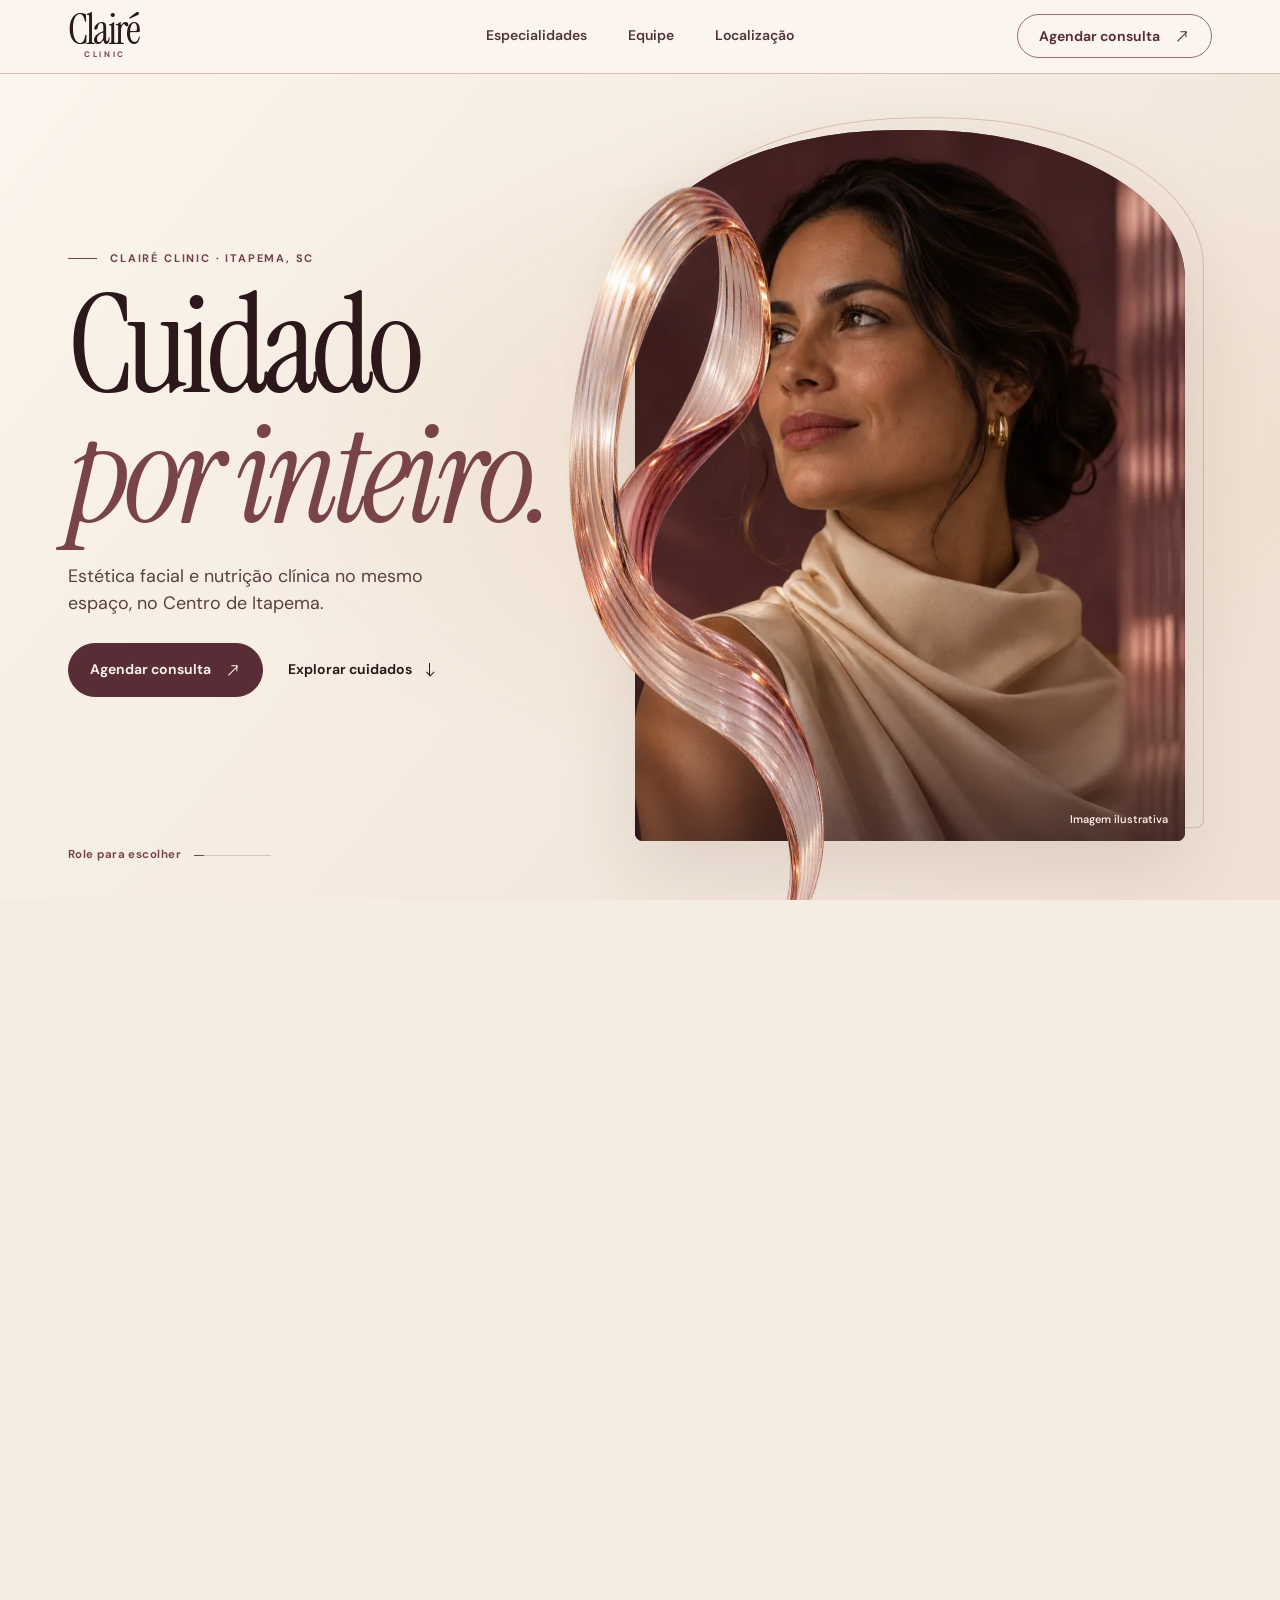
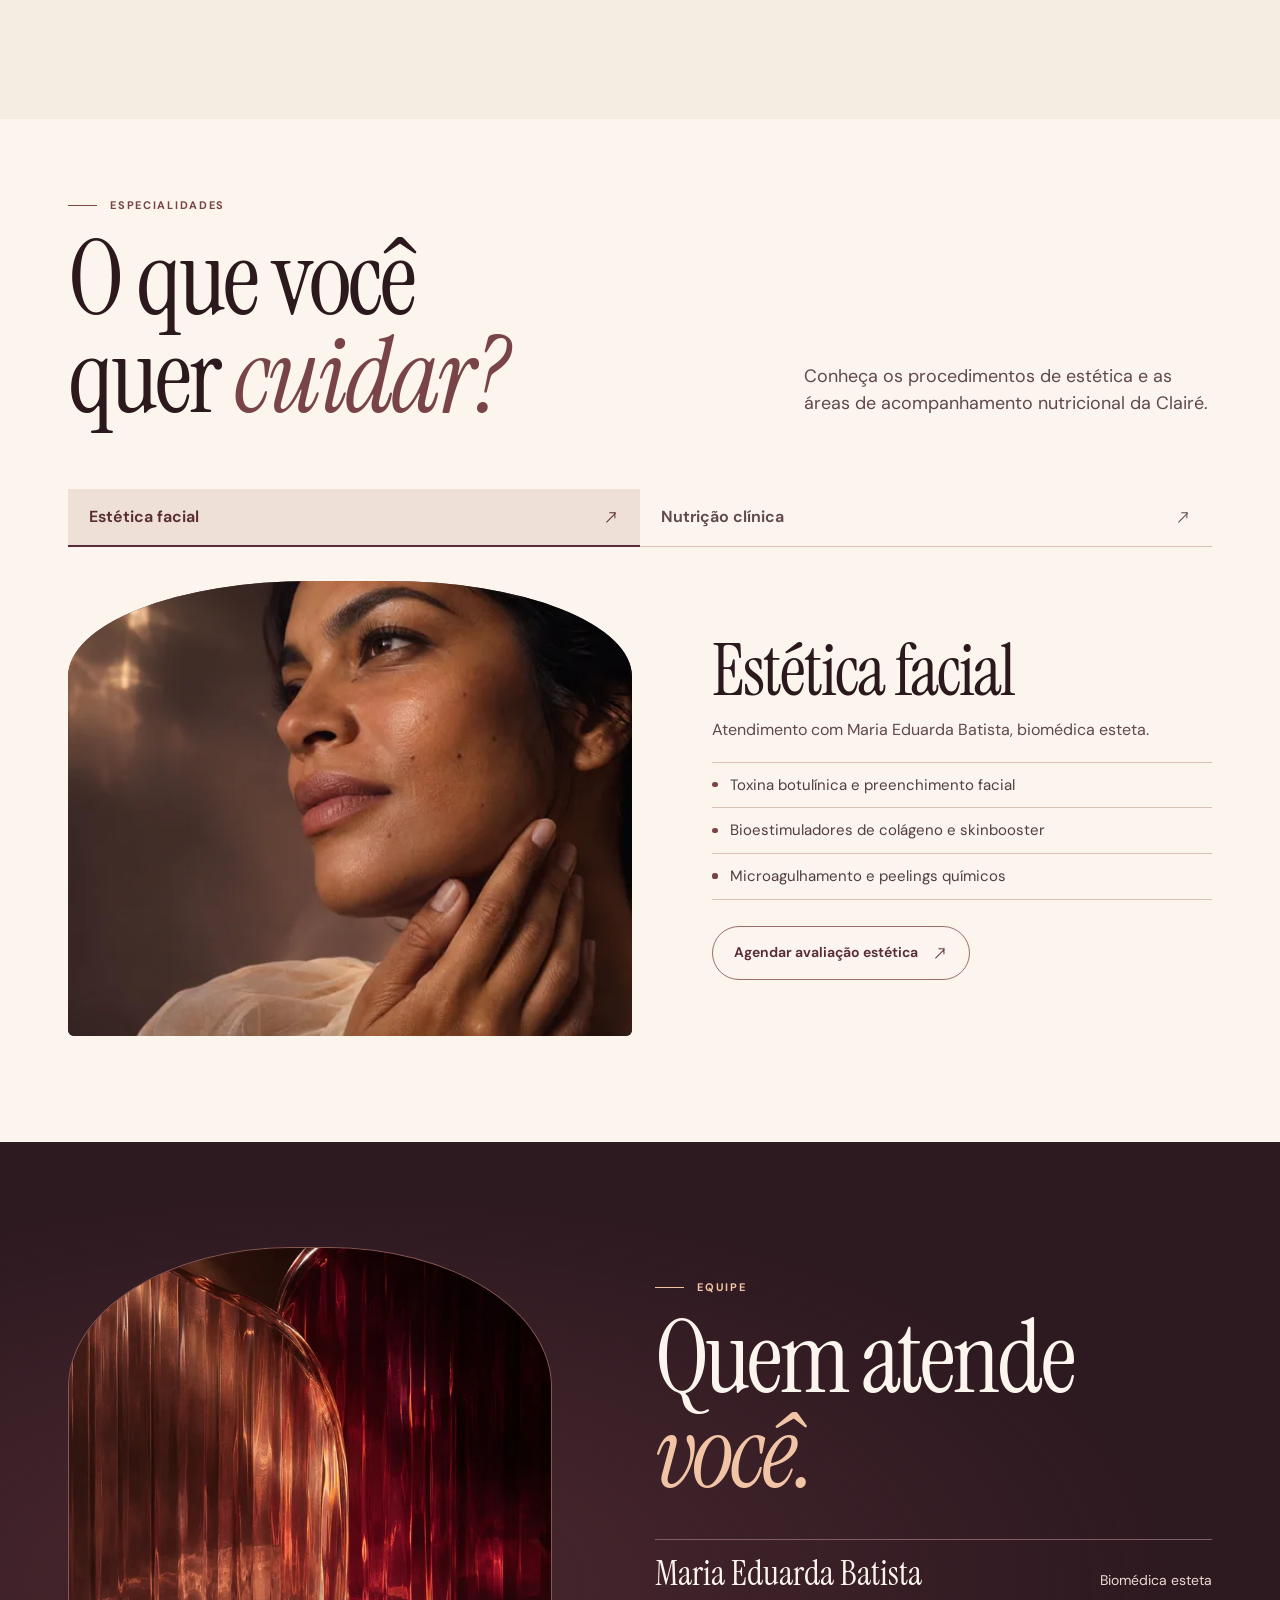
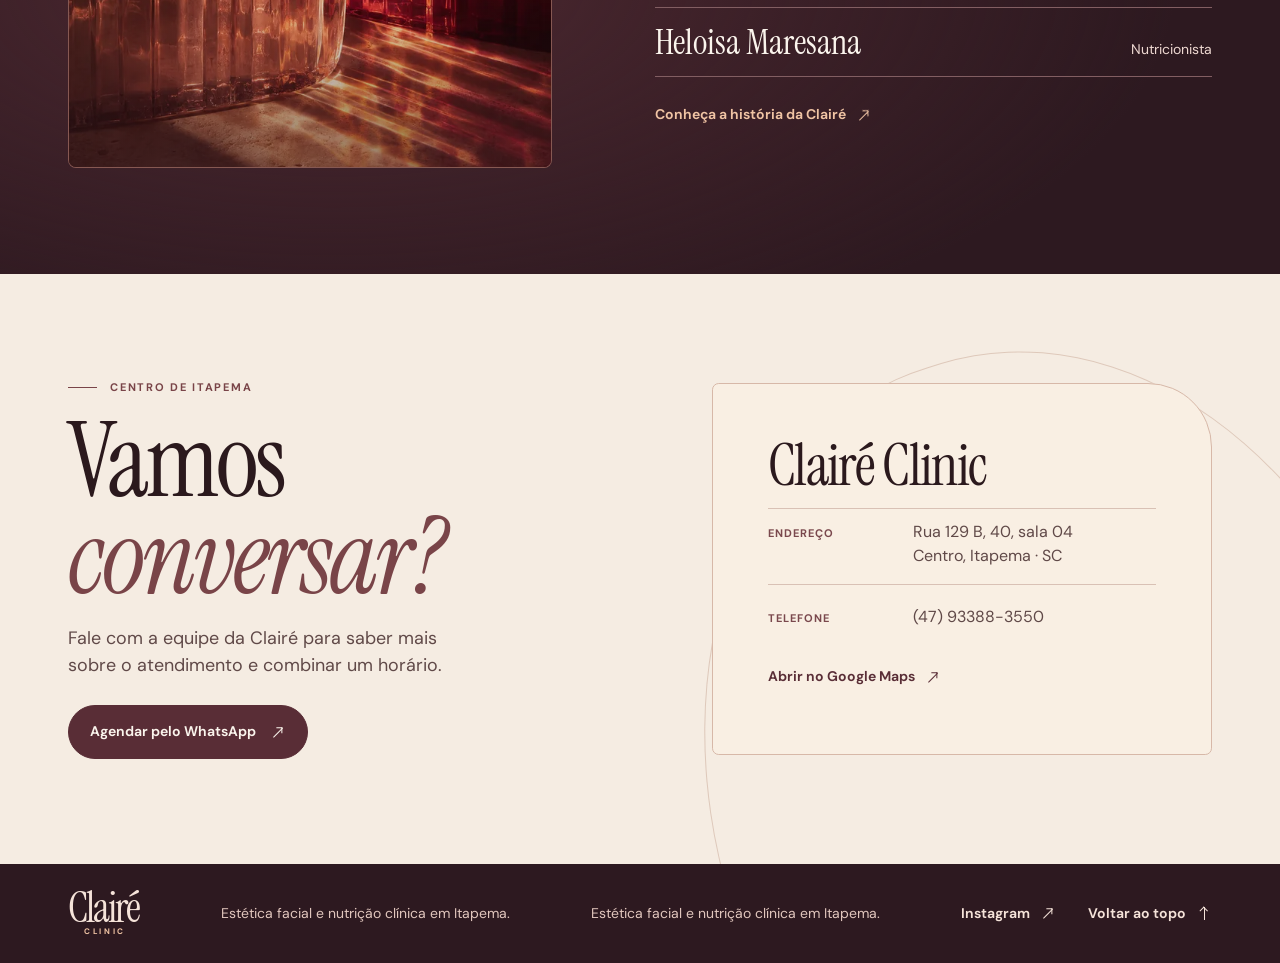
==== index.html @ 444be097 "v1.0.0." ====
<!doctype html>
<html lang="pt-BR">
  <head>
    <meta charset="utf-8">
    <meta name="viewport" content="width=device-width, initial-scale=1">
    <title>Clairé Clinic | Estética facial e nutrição em Itapema</title>
    <meta name="description" content="Estética facial e nutrição clínica no mesmo espaço, no Centro de Itapema. Conheça a Clairé Clinic e agende pelo WhatsApp.">
    <meta name="theme-color" content="#f5ede4">
    <meta name="robots" content="noindex, nofollow">
    <meta property="og:type" content="website">
    <meta property="og:locale" content="pt_BR">
    <meta property="og:site_name" content="Clairé Clinic">
    <meta property="og:title" content="Clairé Clinic | Cuidado por inteiro">
    <meta property="og:description" content="Estética facial e nutrição clínica no Centro de Itapema, SC.">
    <meta property="og:image" content="./assets/images/claire-social.jpg">
    <meta property="og:image:width" content="1200">
    <meta property="og:image:height" content="630">
    <meta property="og:image:alt" content="Retrato editorial em tons de vinho e marfim, imagem ilustrativa da Clairé Clinic">
    <meta name="twitter:card" content="summary_large_image">
    <link rel="icon" href="./favicon.png" type="image/png">
    <link rel="preload" href="./assets/fonts/instrument-serif.woff2" as="font" type="font/woff2" crossorigin>
    <link rel="preload" href="./assets/fonts/instrument-serif-italic.woff2" as="font" type="font/woff2" crossorigin>
    <link rel="stylesheet" href="./styles.css">
    <link rel="stylesheet" href="./cinema.css">
    <script type="module" src="./script.js"></script>
    <script type="application/ld+json">
      {
        "@context": "https://schema.org",
        "@type": "LocalBusiness",
        "name": "Clairé Clinic",
        "description": "Estética facial e nutrição clínica em Itapema, Santa Catarina.",
        "telephone": "+55 47 93388-3550",
        "address": {
          "@type": "PostalAddress",
          "streetAddress": "Rua 129 B, 40, sala 04, Centro",
          "addressLocality": "Itapema",
          "addressRegion": "SC",
          "postalCode": "88220-000",
          "addressCountry": "BR"
        },
        "hasMap": "https://www.google.com/maps?cid=6485347199191320913",
        "sameAs": ["https://www.instagram.com/claireclinic_/"]
      }
    </script>
  </head>
  <body id="topo">
    <a class="skip-link" href="#conteudo">Pular para o conteúdo</a>

    <header class="site-header">
      <div class="header-inner page-width">
        <a class="wordmark" href="#topo" aria-label="Clairé Clinic, início">
          <span class="wordmark-name">Clairé</span>
          <span class="wordmark-clinic">Clinic</span>
        </a>

        <nav class="desktop-nav" aria-label="Navegação principal">
          <a href="#especialidades">Especialidades</a>
          <a href="#equipe">Equipe</a>
          <a href="#localizacao">Localização</a>
        </nav>

        <a class="button button-outline header-booking" href="https://wa.me/5547933883550" target="_blank" rel="noopener noreferrer">
          Agendar consulta <span class="arrow arrow-out" aria-hidden="true"></span>
        </a>

        <details class="mobile-menu">
          <summary>
            Menu <span class="menu-icon" aria-hidden="true"></span>
          </summary>
          <nav aria-label="Navegação principal">
            <a href="#especialidades">Especialidades <span class="arrow arrow-down" aria-hidden="true"></span></a>
            <a href="#equipe">Equipe <span class="arrow arrow-down" aria-hidden="true"></span></a>
            <a href="#localizacao">Localização <span class="arrow arrow-down" aria-hidden="true"></span></a>
            <a class="button" href="https://wa.me/5547933883550" target="_blank" rel="noopener noreferrer">
              Agendar consulta <span class="arrow arrow-out" aria-hidden="true"></span>
            </a>
          </nav>
        </details>
      </div>
    </header>

    <main id="conteudo" tabindex="-1">
      <section class="hero" aria-labelledby="hero-title" data-film>
        <div class="film-stage">
          <div class="scene-ink" aria-hidden="true"></div>
          <div class="scene-outline" aria-hidden="true"></div>

          <figure class="scene-portrait">
            <img src="./assets/images/campanha-1000.webp"
              srcset="./assets/images/campanha-640.webp 640w, ./assets/images/campanha-1000.webp 1000w"
              sizes="(max-width: 47rem) 92vw, 43vw"
              width="1000" height="1250" alt="" fetchpriority="high">
            <figcaption>Imagem ilustrativa</figcaption>
          </figure>

          <div class="scene-glass" aria-hidden="true">
            <img src="./assets/images/vidro-540.webp" width="540" height="810" alt="" decoding="async">
          </div>

          <div class="hero-copy page-width">
            <p class="eyebrow">Clairé Clinic · Itapema, SC</p>
            <h1 class="display hero-title" id="hero-title">
              <span class="film-title-mask"><span>Cuidado</span></span>
              <span class="film-title-mask"><em>por inteiro.</em></span>
            </h1>
            <p class="intro">Estética facial e nutrição clínica no mesmo espaço, no Centro de Itapema.</p>
            <div class="hero-actions">
              <a class="button" href="https://wa.me/5547933883550" target="_blank" rel="noopener noreferrer">
                Agendar consulta <span class="arrow arrow-out" aria-hidden="true"></span>
              </a>
              <a class="text-link" href="#especialidades" data-scene-jump>
                Explorar cuidados <span class="arrow arrow-down" aria-hidden="true"></span>
              </a>
            </div>
          </div>
          <div class="scene-choices page-width" inert>
            <h2 class="display scene-choice-title" tabindex="-1">Por onde começar?</h2>
            <div class="scene-cards">
              <a class="scene-card scene-card--skin" href="#estetica-facial" data-care-link="estetica-facial">
                <img src="./assets/images/pele-620.webp"
                  srcset="./assets/images/pele-620.webp 620w, ./assets/images/pele-1150.webp 1150w"
                  sizes="(max-width: 47rem) 90vw, 43vw" width="620" height="413" alt="" loading="lazy" decoding="async">
                <span class="scene-card-content">
                  <span class="display scene-card-title">Estética facial</span>
                  <span class="scene-card-detail">Toxina botulínica, bioestimuladores e cuidados com a pele.</span>
                  <span class="scene-card-arrow" aria-hidden="true"><span class="arrow arrow-out"></span></span>
                </span>
              </a>
              <a class="scene-card scene-card--food" href="#nutricao-clinica" data-care-link="nutricao-clinica">
                <img src="./assets/images/mesa-620.webp"
                  srcset="./assets/images/mesa-620.webp 620w, ./assets/images/mesa-1150.webp 1150w"
                  sizes="(max-width: 47rem) 90vw, 43vw" width="620" height="413" alt="" loading="lazy" decoding="async">
                <span class="scene-card-content">
                  <span class="display scene-card-title">Nutrição clínica</span>
                  <span class="scene-card-detail">Saúde intestinal, gestação e acompanhamento da rotina alimentar.</span>
                  <span class="scene-card-arrow" aria-hidden="true"><span class="arrow arrow-out"></span></span>
                </span>
              </a>
            </div>
          </div>

          <div class="film-rail page-width" aria-hidden="true">
            <span class="film-rail-label">Role para escolher</span>
            <span class="film-meter"><span></span></span>
          </div>
          <div class="scene-landing" aria-hidden="true"></div>
        </div>
      </section>

      <section class="specialties section-space" id="especialidades" aria-labelledby="specialties-title" tabindex="-1">
        <div class="page-width">
          <div class="care-heading" data-reveal>
            <div>
              <p class="eyebrow">Especialidades</p>
              <h2 class="display section-title" id="specialties-title">O que você<br> quer <em>cuidar?</em></h2>
            </div>
            <p class="intro">Conheça os procedimentos de estética e as áreas de acompanhamento nutricional da Clairé.</p>
          </div>

          <div class="care-tabs" role="tablist" aria-label="Especialidades da Clairé" hidden>
            <button type="button" id="tab-estetica" data-care-tab="estetica-facial" role="tab" aria-controls="estetica-facial" aria-selected="true">
              Estética facial <span class="arrow arrow-out" aria-hidden="true"></span>
            </button>
            <button type="button" id="tab-nutricao" data-care-tab="nutricao-clinica" role="tab" aria-controls="nutricao-clinica" aria-selected="false" tabindex="-1">
              Nutrição clínica <span class="arrow arrow-out" aria-hidden="true"></span>
            </button>
          </div>

          <div class="care-panels">
            <article class="care-panel" id="estetica-facial" tabindex="-1">
              <div class="care-media care-media--skin">
                <img src="./assets/images/pele-1150.webp"
                  srcset="./assets/images/pele-620.webp 620w, ./assets/images/pele-1150.webp 1150w"
                  sizes="(max-width: 47rem) 90vw, 43vw" width="1150" height="767" alt="" loading="lazy" decoding="async">
              </div>
              <div class="care-copy">
                <h3 class="display care-title">Estética facial</h3>
                <p>Atendimento com Maria Eduarda Batista, biomédica esteta.</p>
                <ul class="care-list" role="list">
                  <li>Toxina botulínica e preenchimento facial</li>
                  <li>Bioestimuladores de colágeno e skinbooster</li>
                  <li>Microagulhamento e peelings químicos</li>
                </ul>
                <a class="button button-outline" href="https://wa.me/5547933883550?text=Ol%C3%A1!%20Gostaria%20de%20saber%20mais%20sobre%20est%C3%A9tica%20facial%20na%20Clair%C3%A9%20Clinic." target="_blank" rel="noopener noreferrer">
                  Agendar avaliação estética <span class="arrow arrow-out" aria-hidden="true"></span>
                </a>
              </div>
            </article>

            <article class="care-panel" id="nutricao-clinica" tabindex="-1">
              <div class="care-media care-media--food">
                <img src="./assets/images/mesa-1150.webp"
                  srcset="./assets/images/mesa-620.webp 620w, ./assets/images/mesa-1150.webp 1150w"
                  sizes="(max-width: 47rem) 90vw, 43vw" width="1150" height="767" alt="" loading="lazy" decoding="async">
              </div>
              <div class="care-copy">
                <h3 class="display care-title">Nutrição clínica</h3>
                <p>Acompanhamento com Heloisa Maresana, nutricionista.</p>
                <ul class="care-list" role="list">
                  <li>Emagrecimento e saúde intestinal</li>
                  <li>Alergias e intolerâncias alimentares</li>
                  <li>Gestação e nutrição materna</li>
                  <li>Endometriose, síndrome dos ovários policísticos, lipedema e menopausa</li>
                  <li>Acompanhamento nutricional em diabetes e esteatose hepática</li>
                </ul>
                <a class="button button-outline" href="https://wa.me/5547933883550?text=Ol%C3%A1!%20Gostaria%20de%20saber%20mais%20sobre%20nutri%C3%A7%C3%A3o%20cl%C3%ADnica%20na%20Clair%C3%A9%20Clinic." target="_blank" rel="noopener noreferrer">
                  Agendar consulta de nutrição <span class="arrow arrow-out" aria-hidden="true"></span>
                </a>
              </div>
            </article>
          </div>
        </div>
      </section>

      <section class="team section-space" id="equipe" aria-labelledby="team-title" tabindex="-1">
        <div class="team-inner page-width">
          <div class="team-media" aria-hidden="true">
            <img src="./assets/images/prisma-1024.webp"
              srcset="./assets/images/prisma-640.webp 640w, ./assets/images/prisma-1024.webp 1024w"
              sizes="(max-width: 47rem) 90vw, 40vw" width="1024" height="1280" alt="" loading="lazy" decoding="async">
          </div>
          <div class="team-copy">
            <p class="eyebrow">Equipe</p>
            <h2 class="display section-title" id="team-title" data-reveal>Quem atende <em>você.</em></h2>
            <dl class="team-list">
              <div data-reveal>
                <dt>Maria Eduarda Batista</dt>
                <dd>Biomédica esteta</dd>
              </div>
              <div data-reveal>
                <dt>Heloisa Maresana</dt>
                <dd>Nutricionista</dd>
              </div>
            </dl>
            <a class="text-link" href="https://www.vipsocial.com.br/noticia/claire-clinic-inaugura-em-itapema-com-proposta-integrada-de-estetica-facial-e-nutricao-saiba-detalhes/59066" target="_blank" rel="noopener noreferrer">
              Conheça a história da Clairé <span class="arrow arrow-out" aria-hidden="true"></span>
            </a>
          </div>
        </div>
      </section>

      <section class="visit section-space" id="localizacao" aria-labelledby="visit-title" tabindex="-1">
        <div class="visit-inner page-width">
          <div class="visit-copy" data-reveal>
            <p class="eyebrow">Centro de Itapema</p>
            <h2 class="display section-title" id="visit-title">Vamos <em>conversar?</em></h2>
            <p class="intro">Fale com a equipe da Clairé para saber mais sobre o atendimento e combinar um horário.</p>
            <a class="button" href="https://wa.me/5547933883550" target="_blank" rel="noopener noreferrer">
              Agendar pelo WhatsApp <span class="arrow arrow-out" aria-hidden="true"></span>
            </a>
          </div>

          <div class="visit-address" data-reveal>
            <h3 class="display care-title">Clairé Clinic</h3>
            <div class="visit-row">
              <span class="visit-label">Endereço</span>
              <address>Rua 129 B, 40, sala 04<br>Centro, Itapema · SC</address>
            </div>
            <div class="visit-row">
              <span class="visit-label">Telefone</span>
              <a class="phone-link" href="tel:+5547933883550">(47) 93388-3550</a>
            </div>
            <a class="text-link" href="https://www.google.com/maps?cid=6485347199191320913" target="_blank" rel="noopener noreferrer">
              Abrir no Google Maps <span class="arrow arrow-out" aria-hidden="true"></span>
            </a>
          </div>
        </div>
      </section>
    </main>

    <footer class="site-footer">
      <div class="footer-inner page-width">
        <a class="wordmark" href="#topo" aria-label="Clairé Clinic, voltar ao início">
          <span class="wordmark-name">Clairé</span>
          <span class="wordmark-clinic">Clinic</span>
        </a>
        <p>Estética facial e nutrição clínica em Itapema.</p>
        <p>Estética facial e nutrição clínica em Itapema.</p>
        <nav aria-label="Rodapé">
          <a class="text-link" href="https://www.instagram.com/claireclinic_/" target="_blank" rel="noopener noreferrer">
            Instagram <span class="arrow arrow-out" aria-hidden="true"></span>
          </a>
          <a class="text-link" href="#topo">
            Voltar ao topo <span class="arrow arrow-up" aria-hidden="true"></span>
          </a>
        </nav>
      </div>
    </footer>
  </body>
</html>
---- styles.css ----
﻿@font-face {
  font-family: "DM Sans";
  src: url("./assets/fonts/dm-sans.woff2") format("woff2");
  font-style: normal;
  font-weight: 400 700;
  font-display: swap;
}

@font-face {
  font-family: "Instrument Serif";
  src: url("./assets/fonts/instrument-serif.woff2") format("woff2");
  font-style: normal;
  font-weight: 400;
  font-display: swap;
}

@font-face {
  font-family: "Instrument Serif";
  src: url("./assets/fonts/instrument-serif-italic.woff2") format("woff2");
  font-style: italic;
  font-weight: 400;
  font-display: swap;
}

:root {
  color-scheme: light;
  --ivory: #fbf5ed;
  --paper: #f5ece2;
  --wash: #ecdbcb;
  --ink: #2b191d;
  --muted: #604948;
  --wine: #592d36;
  --rose: #794448;
  --night: #2d1920;
  --gold: #f0c4a4;
  --line: #d9c1b5;
  --gutter: clamp(1.25rem, 5.3vw, 6.25rem);
  --max-width: 85rem;
  --header-height: 4.6rem;
  --section-space: clamp(4.35rem, 8.25vw, 8.5rem);
  --sans: "DM Sans", Arial, sans-serif;
  --serif: "Instrument Serif", "Times New Roman", serif;
  scroll-padding-block-start: var(--header-height);
}

*, *::before, *::after { box-sizing: border-box; }

body {
  margin: 0;
  background: var(--ivory);
  color: var(--ink);
  font: 400 1rem / 1.55 var(--sans);
}

::selection { color: var(--ink); background: #e9c5b5; }
h1, h2, h3, p, figure, dl, dd { margin: 0; }
a { color: inherit; }
a, button, summary { -webkit-tap-highlight-color: #8850502e; }
button { font: inherit; }
img { display: block; max-inline-size: 100%; }
[hidden] { display: none !important; }
:focus-visible { outline: 2px solid var(--rose); outline-offset: 4px; }
[tabindex="-1"]:focus { outline: none; }

.page-width {
  inline-size: min(calc(100% - 2 * var(--gutter)), var(--max-width));
  margin-inline: auto;
}

.section-space { padding-block: var(--section-space); }

.display {
  font-family: var(--serif);
  font-weight: 400;
  letter-spacing: -.029em;
  line-height: .94;
}

.display em { color: var(--rose); font-weight: inherit; }

.section-title { font-size: clamp(4rem, 8.1vw, 8.6rem); }

.intro {
  max-inline-size: 34ch;
  color: var(--muted);
  font-size: clamp(1rem, 1.4vw, 1.16rem);
  line-height: 1.5;
}

.eyebrow {
  display: flex;
  align-items: center;
  gap: .85rem;
  color: var(--rose);
  font-size: .6875rem;
  font-weight: 700;
  letter-spacing: .155em;
  text-transform: uppercase;
}

.eyebrow::before {
  flex: 0 0 1.8rem;
  border-block-start: 1px solid currentColor;
  content: "";
}

.arrow {
  --angle: 0deg;
  position: relative;
  display: inline-block;
  flex: 0 0 auto;
  inline-size: 1em;
  block-size: 1em;
  font-size: 1rem;
  transform: rotate(var(--angle));
}

.arrow::before, .arrow::after { position: absolute; content: ""; }

.arrow::before {
  inset: calc(50% - .5px) .11em auto .06em;
  border-block-start: 1px solid currentColor;
}

.arrow::after {
  inset-block-start: 50%;
  inset-inline-end: .16em;
  inline-size: .4em;
  block-size: .4em;
  border-block-start: 1px solid currentColor;
  border-inline-end: 1px solid currentColor;
  transform: translateY(-50%) rotate(45deg);
}

.arrow-out { --angle: -45deg; }
.arrow-down { --angle: 90deg; }
.arrow-up { --angle: -90deg; }

.button, .text-link {
  display: inline-flex;
  align-items: center;
  justify-content: center;
  gap: .64rem;
  inline-size: fit-content;
  min-block-size: 2.75rem;
  font-size: .875rem;
  font-weight: 650;
  line-height: 1.25;
  text-decoration: none;
}

.button {
  gap: .88rem;
  min-block-size: 3.35rem;
  padding: .75rem 1.3rem;
  border: 1px solid var(--wine);
  border-radius: 100vw;
  background: var(--wine);
  color: var(--ivory);
}

.button-outline {
  border-color: #996d70;
  background: transparent;
  color: var(--wine);
}

.button:hover {
  border-color: var(--rose);
  background: var(--rose);
  color: var(--ivory);
}

.text-link:hover, .phone-link:hover, .desktop-nav a:hover, .mobile-menu nav > a:not(.button):hover {
  text-decoration: underline;
  text-decoration-thickness: 1px;
  text-underline-offset: .3em;
}

.skip-link {
  position: fixed;
  z-index: 20;
  inset-block-start: .65rem;
  inset-inline-start: var(--gutter);
  padding: .55rem .95rem;
  transform: translateY(-170%);
  background: var(--wine);
  color: var(--ivory);
}

.skip-link:focus { transform: none; }

.site-header {
  position: sticky;
  z-index: 10;
  inset-block-start: 0;
  border-block-end: 1px solid #d8bcaf;
  background: var(--ivory);
}

.header-inner {
  display: grid;
  grid-template-columns: 1fr auto 1fr;
  align-items: center;
  gap: 1.45rem;
  min-block-size: calc(var(--header-height) - 1px);
}

.wordmark {
  display: grid;
  place-content: center;
  justify-items: center;
  gap: .25rem;
  inline-size: fit-content;
  min-block-size: 2.75rem;
  text-decoration: none;
}

.wordmark-name {
  font-family: var(--serif);
  font-size: 2.65rem;
  letter-spacing: -.045em;
  line-height: .75;
}

.wordmark-clinic {
  padding-inline-start: .33em;
  color: var(--rose);
  font-size: .5rem;
  font-weight: 700;
  letter-spacing: .33em;
  line-height: 1;
  text-transform: uppercase;
}

.desktop-nav { display: flex; gap: clamp(1.4rem, 3.2vw, 3.35rem); }

.desktop-nav a {
  display: flex;
  align-items: center;
  min-block-size: 2.75rem;
  color: #4f363a;
  font-size: .875rem;
  font-weight: 600;
  text-decoration: none;
}

.header-booking { justify-self: end; min-block-size: 2.75rem; }
.mobile-menu { display: none; }

.specialties { background: var(--ivory); padding-block-start: clamp(3.8rem, 6.1vw, 6.75rem); }

.care-heading {
  display: grid;
  grid-template-columns: 1.65fr 1fr;
  align-items: end;
  gap: 1.55rem 3rem;
  margin-block-end: clamp(1.75rem, 5vw, 4rem);
}

.care-heading h2 { margin-block-start: 1rem; }
.care-heading .intro { justify-self: end; padding-block-end: .5rem; }

.care-tabs {
  display: grid;
  grid-template-columns: repeat(2, minmax(0, 1fr));
  margin-block-end: clamp(1.3rem, 2.65vw, 2.45rem);
  border-block-end: 1px solid var(--line);
}

.care-tabs button {
  position: relative;
  display: flex;
  align-items: center;
  justify-content: space-between;
  gap: .5rem;
  min-block-size: 3.55rem;
  padding-inline: clamp(.7rem, 1.65vw, 1.55rem);
  border: 0;
  background: transparent;
  color: var(--muted);
  font-size: clamp(.82rem, 1.3vw, 1rem);
  font-weight: 650;
  text-align: start;
  cursor: pointer;
}

.care-tabs button[aria-selected="true"] { background: #eee0d6; color: var(--wine); }

.care-tabs button::after {
  position: absolute;
  inset: auto 0 -1px;
  block-size: 2px;
  transform: scaleX(0);
  transform-origin: left;
  background: var(--wine);
  content: "";
}

.care-tabs button[aria-selected="true"]::after { transform: scaleX(1); }

.care-panel {
  display: grid;
  grid-template-columns: minmax(0, 1.13fr) minmax(0, 1fr);
  align-items: center;
  gap: clamp(1.5rem, 6.25vw, 6.8rem);
  scroll-margin-block-start: 1rem;
}

.care-panel + .care-panel { margin-block-start: 3rem; }
.care-tabs:not([hidden]) + .care-panels .care-panel {
  margin-block-start: 0;
  scroll-margin-block-start: calc(4.05rem + clamp(1.3rem, 2.65vw, 2.45rem));
}

.care-media {
  position: relative;
  overflow: hidden;
  min-block-size: 24rem;
  aspect-ratio: 1.24;
  border-radius: 43% 43% .38rem .38rem / 21% 21% .38rem .38rem;
  background: #62404a;
}

.care-media--food { background: #c3a185; }

.care-media img, .team-media img {
  position: absolute;
  inset: 0;
  inline-size: 100%;
  block-size: 100%;
  object-fit: cover;
}

.care-media--skin img { object-position: 64% center; }
.care-media--food img { object-position: 47% center; }

.care-copy { padding-block: .3rem; }
.care-title { font-size: clamp(3.1rem, 5.65vw, 5.6rem); }

.care-copy > p {
  margin-block: .8rem 1.2rem;
  color: var(--muted);
}

.care-list {
  display: grid;
  margin-block: 0 1.65rem;
  padding: 0;
  border-block-start: 1px solid var(--line);
  list-style: none;
}

.care-list li {
  display: flex;
  gap: .78rem;
  padding-block: .75rem;
  border-block-end: 1px solid var(--line);
  color: #513e3d;
  font-size: .9375rem;
  line-height: 1.38;
}

.care-list li::before {
  flex: 0 0 .32rem;
  align-self: flex-start;
  block-size: .32rem;
  margin-block-start: .49em;
  border-radius: 50%;
  background: var(--rose);
  content: "";
}

.team {
  overflow: hidden;
  background: radial-gradient(ellipse at 26% 60%, #4c2830, transparent 63%), var(--night);
  color: var(--ivory);
}

.team-inner {
  display: grid;
  grid-template-columns: minmax(0, .93fr) minmax(0, 1.07fr);
  align-items: center;
  gap: clamp(2.5rem, 8vw, 8.8rem);
}

.team-media {
  position: relative;
  overflow: hidden;
  aspect-ratio: .93;
  border: 1px solid #d2a18265;
  border-radius: 46% 46% .5rem .5rem / 27% 27% .5rem .5rem;
  background: #552834;
}

.team-media img { object-position: 56% 59%; }

.team-media::after {
  position: absolute;
  inset: 0;
  background: linear-gradient(0deg, #34172184, transparent 43%);
  content: "";
}

.team-copy { max-inline-size: 43rem; }
.team-copy :is(.eyebrow, .display em, .text-link) { color: var(--gold); }
.team-copy :focus-visible { outline-color: var(--gold); }

.team-copy .section-title {
  margin-block: .97rem clamp(1.55rem, 3vw, 2.85rem);
  font-size: clamp(4.1rem, 7.85vw, 8rem);
}

.team-copy .section-title em { display: block; }

.team-list {
  margin-block-end: 1rem;
  border-block-start: 1px solid #825e62;
}

.team-list > div {
  display: flex;
  flex-wrap: wrap;
  align-items: baseline;
  justify-content: space-between;
  gap: .15rem 1rem;
  padding-block: .92rem;
  border-block-end: 1px solid #825e62;
}

.team-list dt { font: 400 clamp(1.85rem, 2.75vw, 2.7rem) / 1.08 var(--serif); }
.team-list dd { color: #eed8d1; font-size: .875rem; }

.visit {
  position: relative;
  isolation: isolate;
  overflow: hidden;
  background: var(--paper);
}

.visit::before {
  position: absolute;
  z-index: -1;
  inset: 12% -11% -68% 56%;
  transform: rotate(-17deg);
  border: 1px solid #b98e7961;
  border-radius: 49% 49% 6% 6%;
  content: "";
}

.visit-inner {
  display: grid;
  grid-template-columns: minmax(0, 1.1fr) minmax(0, 1fr);
  align-items: center;
  gap: clamp(1.95rem, 7.4vw, 7.95rem);
}

.visit-copy h2 { margin-block: .95rem 1.15rem; }
.visit-copy h2 em { display: block; }
.visit-copy .intro { margin-block-end: 1.65rem; }

.visit-address {
  display: grid;
  gap: .95rem;
  padding: clamp(1.4rem, 4.28vw, 3.8rem);
  border: 1px solid #d7b8a8;
  border-radius: .42rem min(5vw, 5rem) .42rem .42rem;
  background: #f9efe3;
}

.visit-address .care-title { font-size: clamp(2.65rem, 4.5vw, 4.2rem); }

.visit-row {
  display: grid;
  grid-template-columns: minmax(5rem, .55fr) minmax(0, 1fr);
  align-items: baseline;
  gap: .65rem;
  border-block-start: 1px solid var(--line);
  padding-block-start: .65rem;
  color: var(--muted);
}

.visit-label {
  color: #7a484d;
  font-size: .69rem;
  font-weight: 700;
  letter-spacing: .09em;
  text-transform: uppercase;
}

.visit-address address { font-style: normal; }

.phone-link {
  display: inline-flex;
  align-items: center;
  min-block-size: 2.75rem;
  text-decoration: none;
}

.visit-address .text-link { color: var(--wine); }

.site-footer { background: var(--night); color: #f5e3d9; }

.footer-inner {
  display: flex;
  flex-wrap: wrap;
  align-items: center;
  justify-content: space-between;
  gap: .8rem 1.5rem;
  padding-block: 1.7rem;
}

.site-footer .wordmark-clinic { color: var(--gold); }
.site-footer :focus-visible { outline-color: var(--gold); }

.footer-inner p { color: #e1c6bd; font-size: .875rem; }

.footer-inner nav { display: flex; flex-wrap: wrap; gap: .2rem clamp(1rem, 2.5vw, 2.5rem); }

@media (prefers-reduced-motion: no-preference) {
  :root { scroll-behavior: smooth; }

  .button { transition: color .18s, background-color .18s, border-color .18s; }
  .care-tabs button::after { transition: transform .36s cubic-bezier(.2, .65, .24, 1); }

  .care-panel.is-switching .care-media {
    animation: care-shutter .72s cubic-bezier(.62, .05, .19, 1) both;
  }

  .care-panel.is-switching .care-copy {
    animation: enter-panel .5s cubic-bezier(.22, .7, .27, 1) .065s backwards;
  }

  [data-reveal].in-view { animation: enter-panel .65s cubic-bezier(.21, .7, .27, 1) backwards; }
  .team-list > div:nth-child(2).in-view { animation-delay: .09s; }

  @supports (animation-timeline: view()) {
    .js-ready .team-media img {
      animation: team-camera linear both;
      animation-timeline: view();
      animation-range: entry 2% exit 94%;
    }

    .js-ready .visit::before {
      animation: visit-curve linear both;
      animation-timeline: view();
      animation-range: entry 4% cover 64%;
    }
  }
}

@keyframes enter-panel {
  0% { transform: translateY(1rem); opacity: .55; }
  100% { transform: translateY(0); opacity: 1; }
}

@keyframes care-shutter {
  0% { clip-path: inset(0 80% 0 0 round 40% 40% 0 0); }
  100% { clip-path: inset(0 round 0); }
}

@keyframes team-camera {
  0% { transform: scale(1.35) translateY(9%); }
  100% { transform: scale(1.05) translateY(-2%); }
}

@keyframes visit-curve {
  from { transform: translateX(17%) rotate(-32deg) scale(.82); opacity: .25; }
  to { transform: translateX(0) rotate(-17deg) scale(1); opacity: 1; }
}

@media (max-width: 53.75rem) {
  :root { --header-height: 4.15rem; }

  .site-header { position: relative; }
  .js-ready .site-header { position: sticky; }

  .header-inner { display: flex; justify-content: space-between; }
  .desktop-nav, .header-booking { display: none; }
  .mobile-menu { display: block; }

  .mobile-menu summary {
    display: flex;
    align-items: center;
    gap: .64rem;
    min-block-size: 2.75rem;
    list-style-type: none;
    color: var(--wine);
    font-size: .875rem;
    font-weight: 650;
    cursor: pointer;
  }

  .mobile-menu summary::-webkit-details-marker { display: none; }

  .menu-icon {
    position: relative;
    display: grid;
    place-items: center;
    inline-size: 1.25rem;
    block-size: 1.2rem;
  }

  .menu-icon::before, .menu-icon::after {
    position: absolute;
    inline-size: 100%;
    block-size: 1px;
    background: currentColor;
    content: "";
  }

  .menu-icon::before { transform: translateY(-.18rem); }
  .menu-icon::after { transform: translateY(.18rem); }
  .mobile-menu[open] .menu-icon::before { transform: rotate(45deg); }
  .mobile-menu[open] .menu-icon::after { transform: rotate(-45deg); }

  .mobile-menu nav {
    position: absolute;
    inset: calc(100% - 1px) 0 auto;
    display: grid;
    max-block-size: calc(100dvh - var(--header-height));
    overflow: auto;
    padding: .5rem var(--gutter) 1.2rem;
    border-block-end: 1px solid var(--line);
    background: var(--ivory);
    box-shadow: 0 .75rem 1rem #33171b18;
  }

  .mobile-menu nav > a:not(.button) {
    display: flex;
    align-items: center;
    justify-content: space-between;
    min-block-size: 3.1rem;
    border-block-end: 1px solid var(--line);
    font-size: .94rem;
    text-decoration: none;
  }

  .mobile-menu .button { margin-block-start: 1rem; }
}

@media (max-width: 47rem) {
  :root { --section-space: clamp(3.5rem, 10vw, 4.75rem); }

  .section-title { font-size: clamp(3.55rem, 12.5vw, 6.2rem); }

  .care-heading, .care-panel, .team-inner, .visit-inner { grid-template-columns: minmax(0, 1fr); }

  .care-heading .intro { justify-self: start; }
  .care-media {
    min-block-size: 0;
    aspect-ratio: 1.41;
    border-radius: 43% 43% .38rem .38rem / 24% 24% .38rem .38rem;
  }

  .care-copy .care-title { font-size: clamp(2.95rem, 10vw, 4.5rem); }

  .team-media {
    inline-size: min(100%, 31rem);
    aspect-ratio: 1.22;
    border-radius: 47% 47% .45rem .45rem / 27% 27% .45rem .45rem;
  }

  .team-inner { gap: 1.75rem; }
  .team-copy .section-title { font-size: clamp(3.6rem, 12.8vw, 6rem); }
  .team-copy .section-title em { display: inline; }

  .visit::before { inset: 26% -70% -56% 35%; }
  .visit-address { border-start-end-radius: 2.15rem; }

  .footer-inner { justify-content: start; }
  .footer-inner p { flex: 1 1 60%; }
}
---- cinema.css ----
.hero {
  --scene-paper: #f5ece2;
  --scene-ink: #2b171d;
  --scene-ivory: #fff3e5;
  --scene-frame: max(33rem, calc(100svh - var(--header-height)));
  --scene-span: clamp(39rem, 91svh, 57rem);
  --scene-arch: 48% 48% .48rem .48rem / 21% 21% .48rem .48rem;
  color: #2c181b;
  background: var(--scene-paper);
}

.film-stage {
  position: relative;
  display: grid;
  align-items: center;
  min-block-size: var(--scene-frame);
  overflow: hidden;
  isolation: isolate;
  background: radial-gradient(ellipse at 69% 45%, #ead6c3bd, transparent 55%), linear-gradient(129deg, #fbf5ed, #efe1d4);
}

.hero.is-directed {
  min-block-size: calc(var(--scene-frame) + var(--scene-span));
}

.is-directed .film-stage {
  position: sticky;
  inset-block-start: var(--header-height);
}

.scene-ink {
  position: absolute;
  inset: 0;
  background: radial-gradient(ellipse at 49% 44%, #502b33, #2b171d 74%);
  opacity: var(--ink-fade, 0);
  pointer-events: none;
}

.scene-outline,
.scene-portrait {
  position: absolute;
  inset-block-start: clamp(2.15rem, 6.3svh, 5rem);
  inset-inline-end: calc(max(var(--gutter), (100vw - var(--max-width)) / 2) + 2.1vw);
  inline-size: min(43vw, 39rem);
  block-size: calc(100% - clamp(5.4rem, 12.9svh, 9.5rem));
  border-radius: var(--scene-arch);
}

.scene-outline {
  transform: translate(1.18rem, -.8rem);
  border: 1px solid #ad806561;
  opacity: var(--paper-visibility, 1);
  pointer-events: none;
}

.scene-portrait {
  z-index: 1;
  overflow: hidden;
  overflow: clip;
  background: #5d353b;
  box-shadow: 0 1.8rem 5rem #5025291e;
  transform-origin: 51% 48%;
  transform: var(--portrait-transform, none);
  opacity: var(--portrait-opacity, 1);
}

.scene-portrait img {
  position: absolute;
  inset: 0;
  inline-size: 100%;
  block-size: 100%;
  object-fit: cover;
  object-position: 53% 43%;
}

.scene-portrait::after {
  position: absolute;
  inset: 74% 0 0;
  background: linear-gradient(transparent, #25141b91);
  content: "";
  pointer-events: none;
}

.scene-portrait figcaption {
  position: absolute;
  z-index: 1;
  inset-inline-end: 1.1rem;
  inset-block-end: .8rem;
  color: #fff0e3;
  font-size: .6875rem;
  font-weight: 550;
}

.scene-glass {
  position: absolute;
  z-index: 4;
  inset-block-start: 13%;
  inset-inline-start: 43.1%;
  inline-size: clamp(11rem, 23.5vw, 27rem);
  opacity: var(--glass-opacity, 1);
  pointer-events: none;
}

.scene-glass img {
  inline-size: 100%;
  transform: var(--glass-transform, rotate(-9deg));
  transform-origin: 51% 50%;
}

.hero-copy {
  position: relative;
  z-index: 5;
  padding-block: 3rem 4.7rem;
  transform: var(--copy-transform, none);
  opacity: var(--copy-opacity, 1);
}

.hero-copy .eyebrow {
  color: #744245;
  letter-spacing: .165em;
}

.hero-title {
  inline-size: fit-content;
  margin-block: 1.37rem 1.9rem;
  font-size: clamp(5.05rem, 10.7vw, 10.5rem);
  letter-spacing: -.046em;
  line-height: .83;
}

.hero-title em {
  color: #794448;
}

.film-title-mask {
  display: block;
  overflow: hidden;
  padding: .12em .12em .2em .09em;
  margin-block: -.12em -.2em;
  margin-inline-start: -.09em;
}

.film-title-mask > * {
  display: block;
}

.hero-copy .intro {
  max-inline-size: 31ch;
  color: #59403f;
}

.hero-actions {
  display: flex;
  flex-wrap: wrap;
  align-items: center;
  gap: .45rem clamp(1rem, 2vw, 2rem);
  margin-block-start: 1.65rem;
}

.hero-copy:has(:focus-visible) {
  transform: none;
  opacity: 1;
}

.is-choosing .hero-copy:not(:has(:focus-visible)) {
  pointer-events: none;
}

.is-choosing .film-stage:has(.hero-copy :focus-visible)::after {
  position: absolute;
  z-index: 4;
  inset: 0;
  background: #f8eee7f0;
  content: "";
}

.scene-choices,
.film-rail,
.scene-landing {
  display: none;
}

.is-directed .scene-choices {
  position: absolute;
  z-index: 3;
  inset-block: clamp(2.3rem, 7svh, 5.5rem) clamp(3.6rem, 11svh, 6.5rem);
  inset-inline: 0;
  display: grid;
  grid-template-rows: auto minmax(0, 1fr);
  gap: clamp(.75rem, 2.6svh, 1.7rem);
  color: var(--scene-ivory);
  transform: var(--deck-transform, none);
  opacity: var(--cards-opacity, 0);
}

.scene-choices[inert] {
  pointer-events: none;
}

.scene-choice-title {
  font-size: clamp(3.4rem, 6.15vw, 7.3rem);
  line-height: .93;
  transform: translateY(var(--choice-lift, 1.5rem));
  opacity: var(--choice-label, 0);
}

.scene-cards {
  --fold-angle: var(--scene-angle, 79deg);
  display: grid;
  grid-template-columns: repeat(2, minmax(0, 1fr));
  gap: clamp(.7rem, 2.05vw, 2rem);
  perspective: 1100px;
}

.scene-card {
  position: relative;
  display: flex;
  align-items: end;
  min-block-size: 0;
  overflow: hidden;
  border: 1px solid #efd2b05c;
  border-radius: 45% 45% .35rem .35rem / 16% 16% .35rem .35rem;
  background: #56303a;
  color: var(--scene-ivory);
  text-decoration: none;
  box-shadow: 0 1rem 4rem #190c122b;
  isolation: isolate;
}

.scene-card--skin {
  transform-origin: right center;
  transform: rotateY(calc(-1 * var(--fold-angle)));
}

.scene-card--food {
  transform-origin: left center;
  transform: rotateY(var(--fold-angle));
}

.scene-card img {
  position: absolute;
  inset: 0;
  inline-size: 100%;
  block-size: 100%;
  object-fit: cover;
  object-position: 63% 52%;
}

.scene-card--food img {
  object-position: 44% 48%;
}

.scene-card::after {
  position: absolute;
  inset: 20% 0 0;
  background: linear-gradient(transparent, #28101970 49%, #271217f2 97%);
  content: "";
  pointer-events: none;
}

.scene-card-content {
  position: relative;
  z-index: 1;
  display: grid;
  inline-size: 100%;
  gap: .3rem;
  padding: clamp(1.45rem, 3.35vw, 3rem);
  padding-inline-end: clamp(4.3rem, 7.6vw, 7rem);
  opacity: var(--choice-label, 0);
  transform: translateY(var(--choice-lift, 1.5rem));
}

.scene-card-title {
  font-size: clamp(2.75rem, 5.1vw, 5.7rem);
  line-height: .86;
  text-wrap: balance;
}

.scene-card-detail {
  max-inline-size: 36ch;
  color: #fce8d8;
  font-size: clamp(.825rem, 1.1vw, 1rem);
  line-height: 1.35;
}

.scene-card-arrow {
  position: absolute;
  inset-inline-end: clamp(1.1rem, 3.35vw, 3rem);
  inset-block-end: clamp(1.25rem, 3.1vw, 2.8rem);
  display: grid;
  place-items: center;
  inline-size: clamp(2.65rem, 4vw, 3.625rem);
  aspect-ratio: 1;
  border: 1px solid #ffe8d68f;
  border-radius: 50%;
  color: #fff0df;
}

.scene-card:hover .scene-card-arrow,
.scene-card:focus-visible .scene-card-arrow {
  border-color: #f9e0c9;
  background: #f9e0c9;
  color: #2b171d;
}

.scene-card:focus-visible {
  outline-color: #f9e0c9;
}

.is-directed .film-rail {
  position: absolute;
  z-index: 6;
  inset-inline: 0;
  inset-block-end: clamp(1rem, 4svh, 2.25rem);
  display: flex;
  align-items: center;
  gap: .8rem;
  color: #764347;
  opacity: var(--rail-opacity, 1);
  font-size: .72rem;
  font-weight: 650;
  letter-spacing: .04em;
  pointer-events: none;
}

.film-meter {
  inline-size: clamp(2.6rem, 6vw, 5.3rem);
  block-size: 1px;
  background: #895a5d44;
}

.film-meter span {
  display: block;
  block-size: 100%;
  transform: scaleX(var(--meter-grow, .13));
  transform-origin: left;
  background: #764347;
}

.is-directed .scene-landing {
  position: absolute;
  z-index: 5;
  inset-inline: -6%;
  inset-block-end: -1px;
  display: block;
  block-size: clamp(1.25rem, 4.9svh, 3rem);
  border-radius: 50% 50% 0 0 / 100% 100% 0 0;
  background: var(--ivory);
  transform: translateY(var(--landing-travel, 105%));
  pointer-events: none;
}

@media (prefers-reduced-motion: no-preference) {
  .film-intro .scene-portrait img {
    animation: portrait-print 1.3s cubic-bezier(.63, .05, .19, 1) backwards;
  }

  .film-intro .scene-glass img {
    animation: glass-enter 1.5s cubic-bezier(.2, .7, .22, 1) backwards;
  }

  .film-intro .film-title-mask > * {
    animation: lift-title 1s cubic-bezier(.16, .73, .26, 1) .08s backwards;
  }

  .film-intro .film-title-mask:nth-child(2) > * {
    animation-delay: .24s;
  }

  .film-intro .hero-copy:has(:focus-visible) .film-title-mask > * {
    animation: none;
  }

  .scene-card img {
    transition: scale .6s cubic-bezier(.18, .65, .3, 1);
  }

  .scene-card-arrow {
    transition: background-color .18s, color .18s;
  }
}

@media (hover: hover) {
  .scene-card:hover img {
    scale: 1.055;
  }
}

@keyframes portrait-print {
  0% { clip-path: inset(0 0 0 34%); transform: scale(1.18); }
  100% { clip-path: inset(0); transform: scale(1); }
}

@keyframes glass-enter {
  0% { opacity: 0; transform: translate3d(17%, -9%, 0) rotate(37deg) scale(.84); }
  100% { opacity: 1; transform: rotate(-9deg); }
}

@keyframes lift-title {
  0% { transform: translateY(129%) rotate(4deg); }
  100% { transform: translateY(0) rotate(0deg); }
}

@media (max-width: 47rem) {
  .hero {
    --scene-frame: max(30.5rem, calc(100svh - var(--header-height)));
    --scene-span: clamp(25rem, 65svh, 39rem);
    --scene-arch: 48% 48% .36rem .36rem / 23% 23% .36rem .36rem;
  }

  .film-stage {
    align-items: end;
  }

  .scene-portrait,
  .scene-outline {
    inset-inline-end: var(--gutter);
    inset-block-start: clamp(1rem, 3svh, 1.75rem);
    inline-size: calc(100% - 2 * var(--gutter));
    block-size: 63%;
  }

  .scene-outline {
    transform: translate(.65rem, -.4rem);
  }

  .scene-portrait img {
    object-position: 52% 36%;
  }

  .scene-portrait::after {
    inset: 69% 0 0;
  }

  .scene-portrait figcaption {
    inset-inline-end: .65rem;
    inset-block-end: .43rem;
    font-size: .625rem;
  }

  .scene-glass {
    inset-block-start: 7%;
    inset-inline: auto 1%;
    inline-size: clamp(7.2rem, 39vw, 12.4rem);
  }

  .hero-copy {
    padding-block: 1.5rem clamp(2.95rem, 7.35svh, 4.45rem);
  }

  .hero-copy::before {
    position: absolute;
    z-index: -1;
    inset: -1.6rem calc(-1 * var(--gutter)) 0;
    background: linear-gradient(transparent, var(--scene-paper) 14%);
    content: "";
    pointer-events: none;
  }

  .hero-title {
    margin-block: .75rem 1.15rem;
    font-size: clamp(3.45rem, 16.95vw, 7rem);
    line-height: .87;
  }

  .hero-copy .eyebrow {
    padding-block-start: .35rem;
  }

  .hero-actions {
    column-gap: .85rem;
    margin-block-start: 1rem;
  }

  .hero-actions .button {
    min-block-size: 3rem;
    gap: .5rem;
    padding-inline: .85rem;
  }

  .hero-actions .text-link {
    gap: .37rem;
  }

  .is-directed .scene-choices {
    inset-block: clamp(1.15rem, 4svh, 2.35rem) clamp(1.9rem, 5.8svh, 3.25rem);
    gap: .9rem;
  }

  .scene-choice-title {
    font-size: clamp(2.5rem, 12vw, 5.3rem);
  }

  .scene-cards {
    grid-template-columns: minmax(0, 1fr);
    grid-template-rows: repeat(2, minmax(0, 1fr));
    gap: .72rem;
  }

  .scene-card {
    border-radius: 2.4rem .45rem .45rem .45rem;
  }

  .scene-card--skin {
    transform-origin: center bottom;
    transform: rotateX(var(--fold-angle));
  }

  .scene-card--food {
    transform-origin: center top;
    transform: rotateX(calc(-1 * var(--fold-angle)));
  }

  .scene-card-title {
    font-size: clamp(2.25rem, 9.35vw, 4.4rem);
    text-wrap: wrap;
  }

  .scene-card-content {
    gap: .35rem;
    padding: .9rem 4rem .9rem .95rem;
  }

  .scene-card-detail {
    font-size: .8125rem;
  }

  .scene-card-arrow {
    inset-inline-end: .8rem;
    inset-block-end: .8rem;
  }

  .is-directed .film-rail {
    inset-block-end: .8rem;
  }
}

@media (max-width: 47rem) and (max-height: 42rem) {
  .scene-portrait,
  .scene-outline {
    block-size: 58%;
  }

  .scene-portrait figcaption {
    inset-block-end: 28%;
  }

  .hero-copy {
    padding-block: .7rem 2.4rem;
  }

  .hero-title {
    margin-block: .66rem .9rem;
    font-size: clamp(3.4rem, 15.5vw, 5.2rem);
  }

  .hero-actions {
    margin-block-start: .65rem;
  }
}

@media (max-width: 22.5rem) {
  .hero-actions {
    column-gap: .6rem;
  }

  .hero-actions :is(.button, .text-link) {
    font-size: .8125rem;
  }

  .hero-actions .button {
    padding-inline: .69rem;
  }

  .scene-card-detail {
    font-size: .76rem;
  }
}
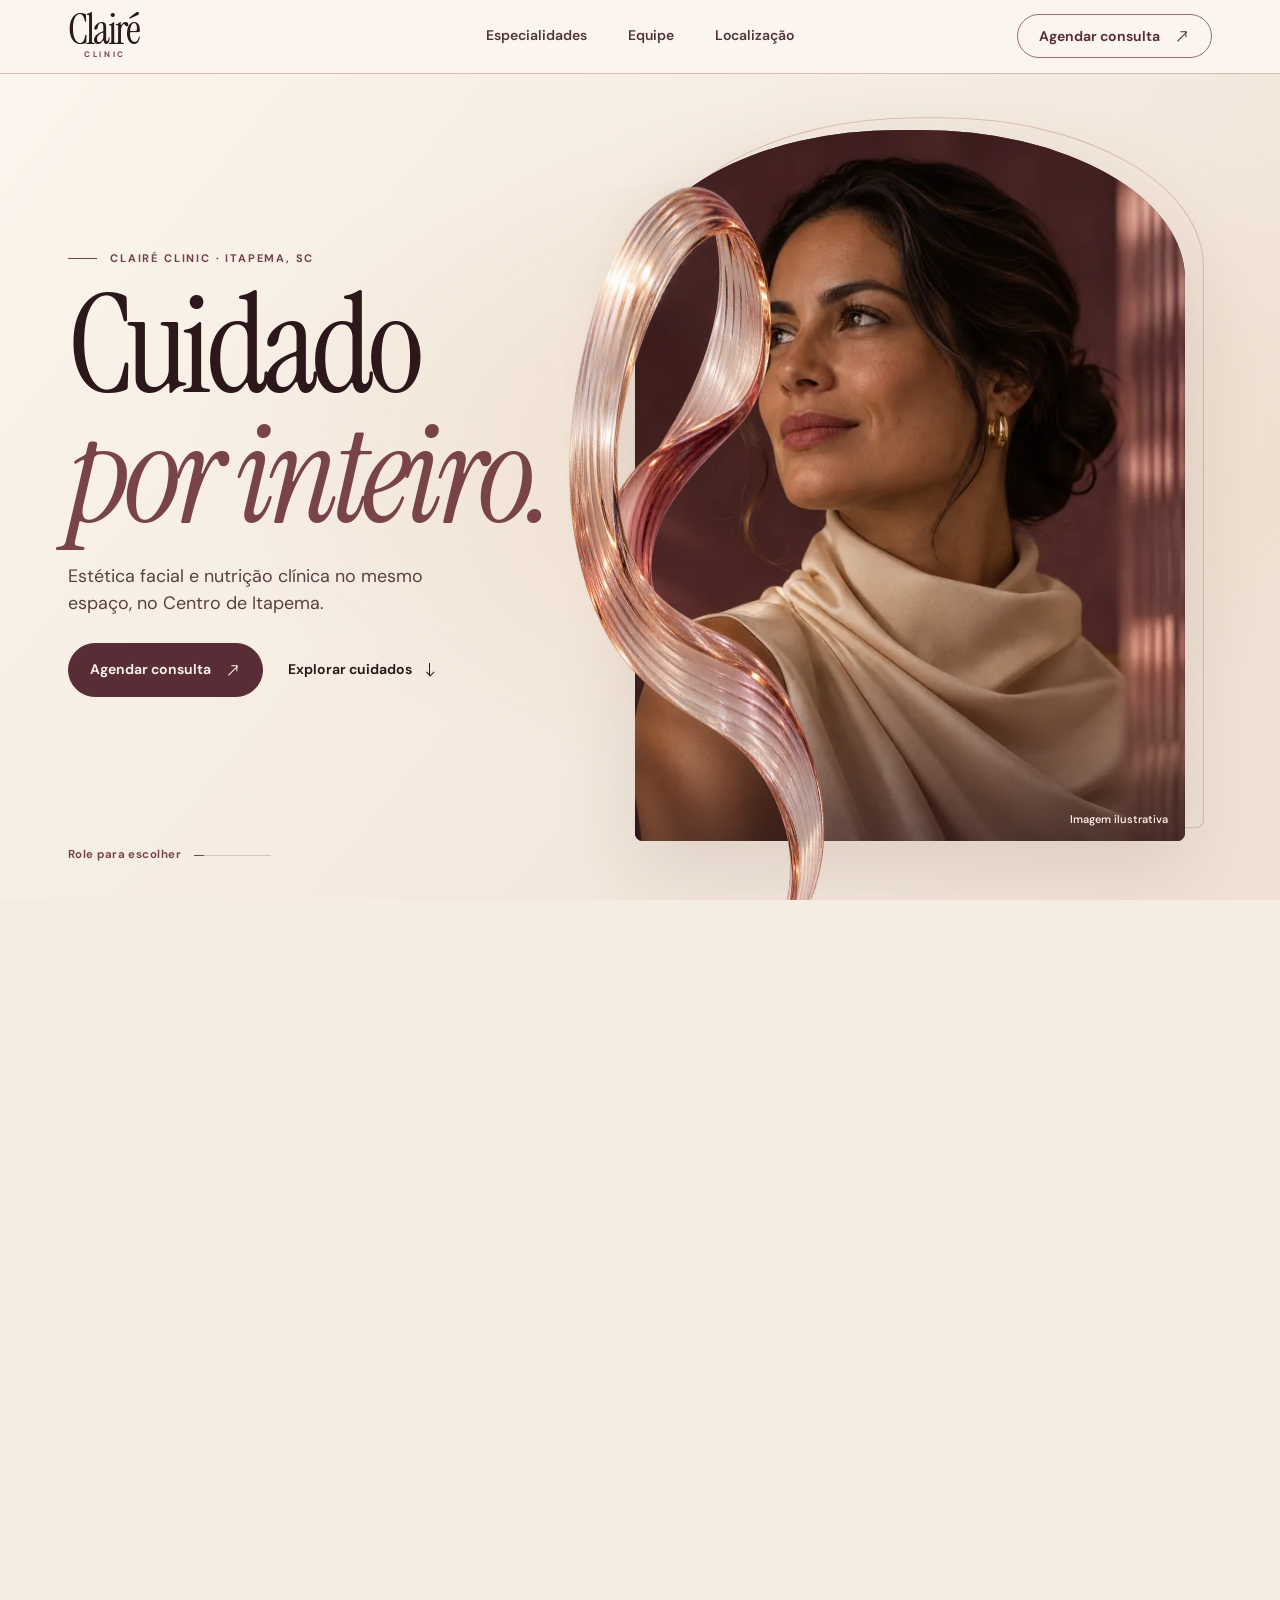
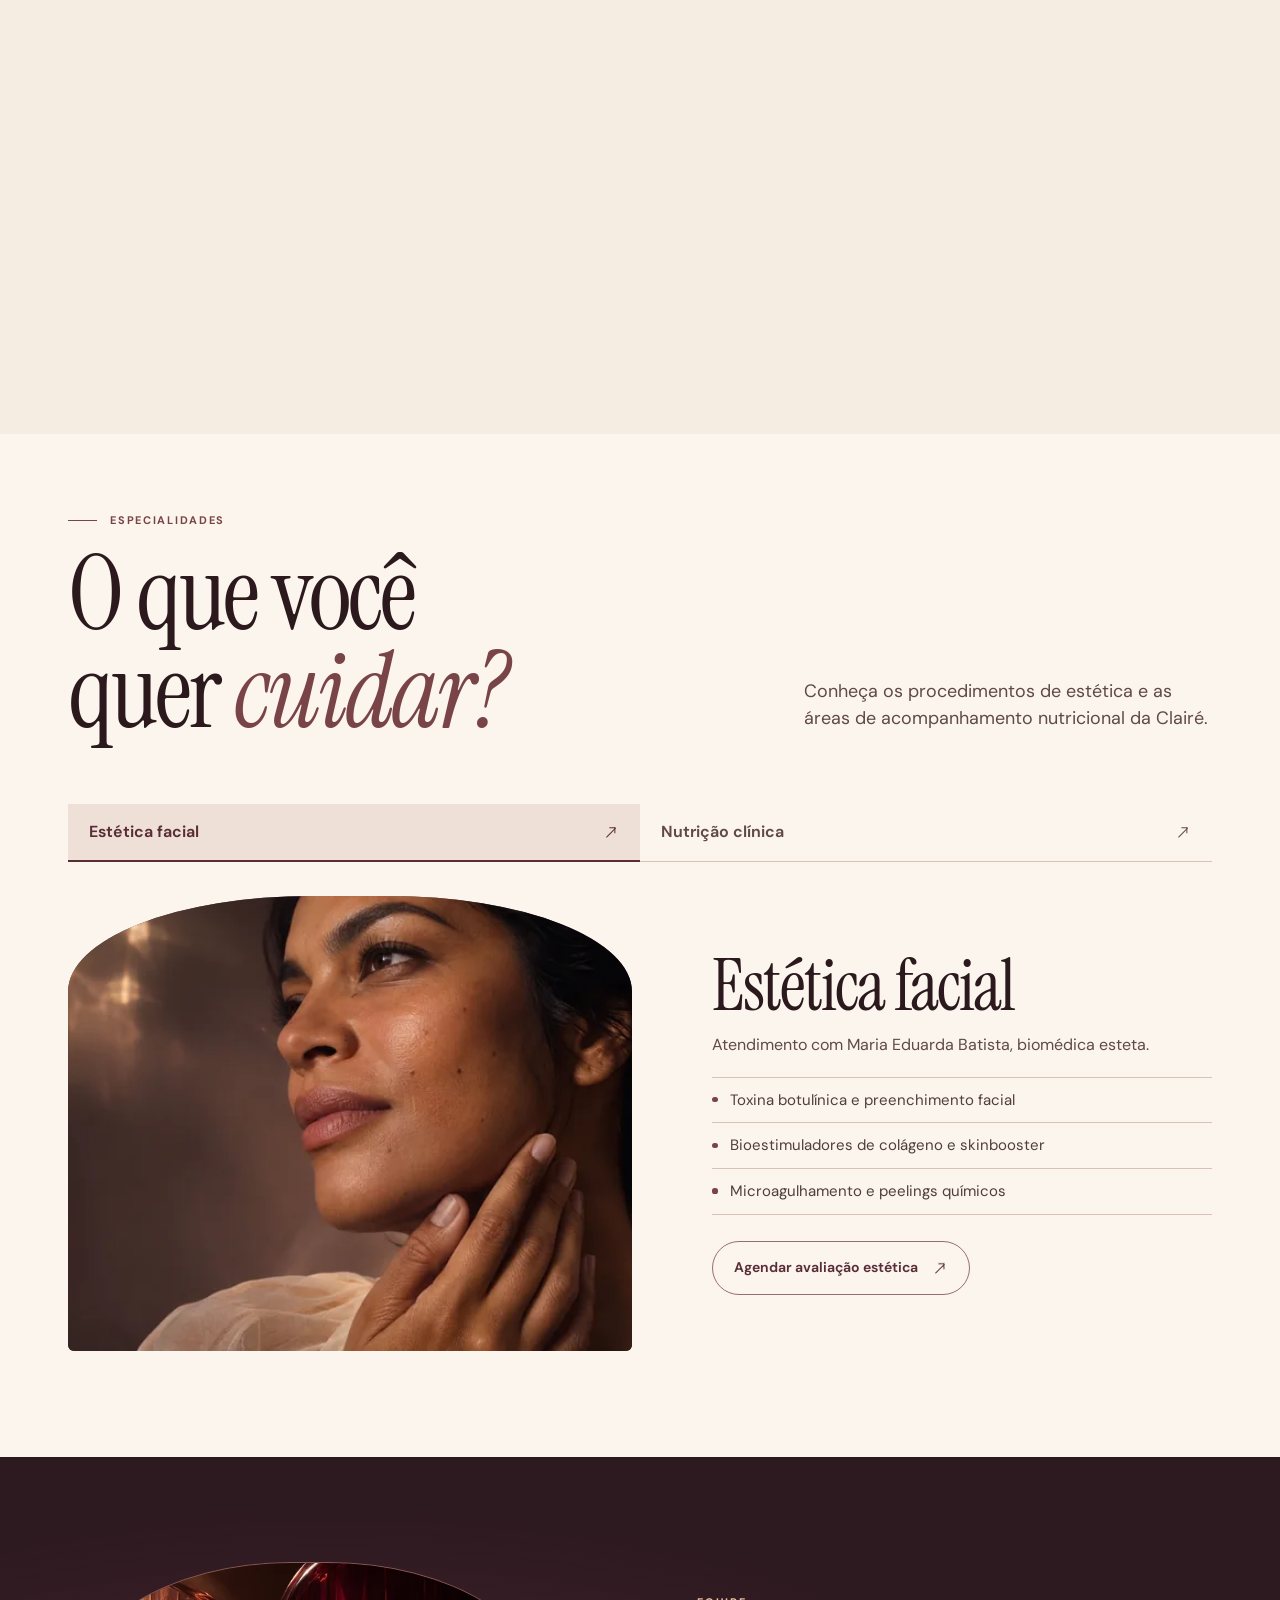
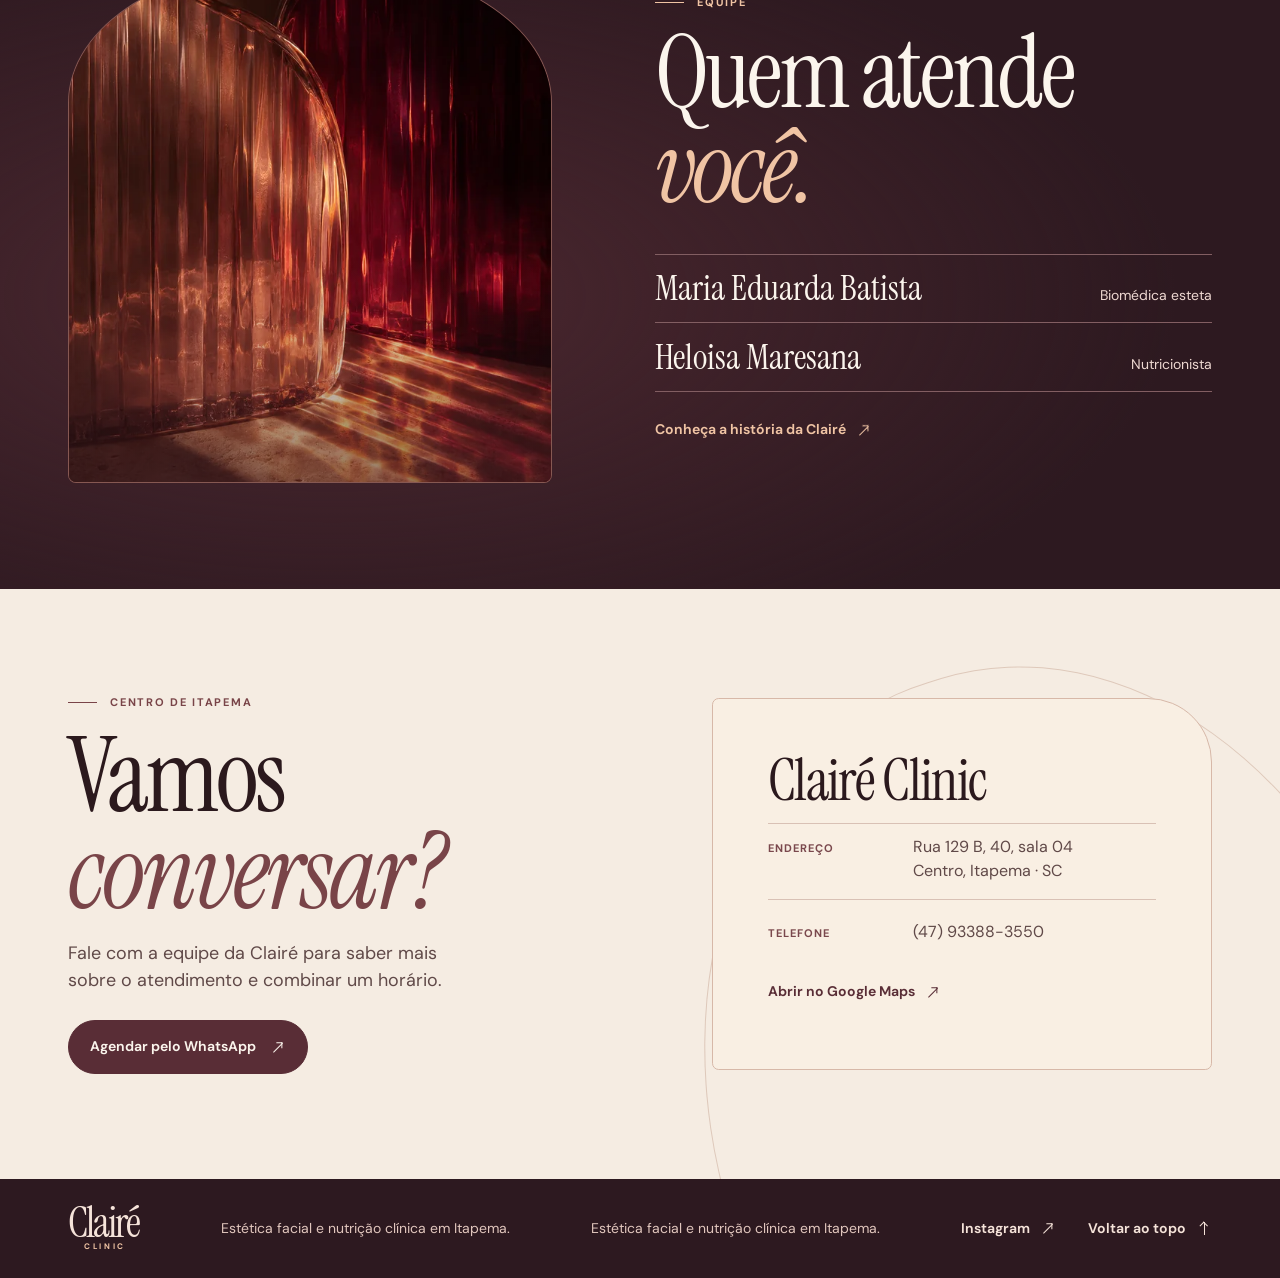
==== commit 26c9cb83: "v3.1.5" ====
--- a/index.html
+++ b/index.html
@@ -67,7 +67,7 @@
           <summary>
             Menu <span class="menu-icon" aria-hidden="true"></span>
           </summary>
-          <nav aria-label="Navegação principal">
+            <nav aria-label="Navegação principal" data-lenis-prevent>
             <a href="#especialidades">Especialidades <span class="arrow arrow-down" aria-hidden="true"></span></a>
             <a href="#equipe">Equipe <span class="arrow arrow-down" aria-hidden="true"></span></a>
             <a href="#localizacao">Localização <span class="arrow arrow-down" aria-hidden="true"></span></a>
@@ -92,6 +92,12 @@
               width="1000" height="1250" alt="" fetchpriority="high">
             <figcaption>Imagem ilustrativa</figcaption>
           </figure>
+
+          <div class="scene-movie" aria-hidden="true">
+            <video muted playsinline preload="none" disablepictureinpicture disableremoteplayback
+              data-desktop="./assets/video/atraves-do-vidro.mp4"
+              data-mobile="./assets/video/atraves-do-vidro-vertical.mp4"></video>
+          </div>
 
           <div class="scene-glass" aria-hidden="true">
             <img src="./assets/images/vidro-540.webp" width="540" height="810" alt="" decoding="async">
--- a/cinema.css
+++ b/cinema.css
@@ -3,7 +3,7 @@
   --scene-ink: #2b171d;
   --scene-ivory: #fff3e5;
   --scene-frame: max(33rem, calc(100svh - var(--header-height)));
-  --scene-span: clamp(39rem, 91svh, 57rem);
+  --scene-span: clamp(48rem, 126svh, 79rem);
   --scene-arch: 48% 48% .48rem .48rem / 21% 21% .48rem .48rem;
   color: #2c181b;
   background: var(--scene-paper);
@@ -31,7 +31,7 @@
 .scene-ink {
   position: absolute;
   inset: 0;
-  background: radial-gradient(ellipse at 49% 44%, #502b33, #2b171d 74%);
+  background: radial-gradient(ellipse at 48% 48%, #502932, #241218 79%);
   opacity: var(--ink-fade, 0);
   pointer-events: none;
 }
@@ -73,6 +73,10 @@
   object-position: 53% 43%;
 }
 
+.has-movie .scene-portrait {
+  transform: none;
+}
+
 .scene-portrait::after {
   position: absolute;
   inset: 74% 0 0;
@@ -91,6 +95,33 @@
   font-weight: 550;
 }
 
+.scene-movie {
+  position: absolute;
+  z-index: 2;
+  inset: 0;
+  opacity: 0;
+  pointer-events: none;
+}
+
+.scene-movie video {
+  display: block;
+  inline-size: 100%;
+  block-size: 100%;
+  object-fit: cover;
+}
+
+.scene-movie::after {
+  position: absolute;
+  inset: 0;
+  background: linear-gradient(#241218 0%, transparent 24%);
+  opacity: var(--movie-label, 0);
+  content: "";
+}
+
+.has-movie .scene-movie {
+  opacity: var(--movie-alpha, 0);
+}
+
 .scene-glass {
   position: absolute;
   z-index: 4;
@@ -99,6 +130,10 @@
   inline-size: clamp(11rem, 23.5vw, 27rem);
   opacity: var(--glass-opacity, 1);
   pointer-events: none;
+}
+
+.has-movie .scene-glass {
+  opacity: var(--movie-glass-opacity, 1);
 }
 
 .scene-glass img {
@@ -183,22 +218,32 @@
 .is-directed .scene-choices {
   position: absolute;
   z-index: 3;
-  inset-block: clamp(2.3rem, 7svh, 5.5rem) clamp(3.6rem, 11svh, 6.5rem);
+  inset-block: 7% 12.1%;
   inset-inline: 0;
   display: grid;
-  grid-template-rows: auto minmax(0, 1fr);
-  gap: clamp(.75rem, 2.6svh, 1.7rem);
+  grid-template-rows: minmax(0, 1fr) minmax(0, 4.86fr);
   color: var(--scene-ivory);
   transform: var(--deck-transform, none);
   opacity: var(--cards-opacity, 0);
 }
 
+.has-movie .scene-choices {
+  --choice-label: var(--movie-label, 0);
+  --choice-lift: var(--movie-lift, 0);
+  opacity: 1;
+}
+
+.has-movie .scene-card {
+  opacity: var(--movie-cards, 0);
+  transform: none;
+}
+
 .scene-choices[inert] {
   pointer-events: none;
 }
 
 .scene-choice-title {
-  font-size: clamp(3.4rem, 6.15vw, 7.3rem);
+  font-size: clamp(2.55rem, min(6.15vw, 10.9svh), 7.3rem);
   line-height: .93;
   transform: translateY(var(--choice-lift, 1.5rem));
   opacity: var(--choice-label, 0);
@@ -208,7 +253,7 @@
   --fold-angle: var(--scene-angle, 79deg);
   display: grid;
   grid-template-columns: repeat(2, minmax(0, 1fr));
-  gap: clamp(.7rem, 2.05vw, 2rem);
+  gap: 2.24%;
   perspective: 1100px;
 }
 
@@ -352,19 +397,19 @@
 
 @media (prefers-reduced-motion: no-preference) {
   .film-intro .scene-portrait img {
-    animation: portrait-print 1.3s cubic-bezier(.63, .05, .19, 1) backwards;
+    animation: portrait-print .95s cubic-bezier(.63, .05, .19, 1) backwards;
   }
 
   .film-intro .scene-glass img {
-    animation: glass-enter 1.5s cubic-bezier(.2, .7, .22, 1) backwards;
+    animation: glass-enter 1.06s cubic-bezier(.2, .7, .22, 1) backwards;
   }
 
   .film-intro .film-title-mask > * {
-    animation: lift-title 1s cubic-bezier(.16, .73, .26, 1) .08s backwards;
+    animation: lift-title .78s cubic-bezier(.16, .73, .26, 1) .045s backwards;
   }
 
   .film-intro .film-title-mask:nth-child(2) > * {
-    animation-delay: .24s;
+    animation-delay: .16s;
   }
 
   .film-intro .hero-copy:has(:focus-visible) .film-title-mask > * {
@@ -404,7 +449,7 @@
 @media (max-width: 47rem) {
   .hero {
     --scene-frame: max(30.5rem, calc(100svh - var(--header-height)));
-    --scene-span: clamp(25rem, 65svh, 39rem);
+    --scene-span: clamp(28rem, 82svh, 45rem);
     --scene-arch: 48% 48% .36rem .36rem / 23% 23% .36rem .36rem;
   }
 
@@ -483,22 +528,22 @@
   }
 
   .is-directed .scene-choices {
-    inset-block: clamp(1.15rem, 4svh, 2.35rem) clamp(1.9rem, 5.8svh, 3.25rem);
-    gap: .9rem;
+    inset-block: 3.5% 5.5%;
+    grid-template-rows: minmax(0, 1fr) minmax(0, 8.9fr);
   }
 
   .scene-choice-title {
-    font-size: clamp(2.5rem, 12vw, 5.3rem);
+    font-size: clamp(2.25rem, min(11vw, 9svh), 5.3rem);
   }
 
   .scene-cards {
     grid-template-columns: minmax(0, 1fr);
     grid-template-rows: repeat(2, minmax(0, 1fr));
-    gap: .72rem;
+    gap: 1.83%;
   }
 
   .scene-card {
-    border-radius: 2.4rem .45rem .45rem .45rem;
+    border-radius: 45% 45% .45rem .45rem / 19% 19% .45rem .45rem;
   }
 
   .scene-card--skin {
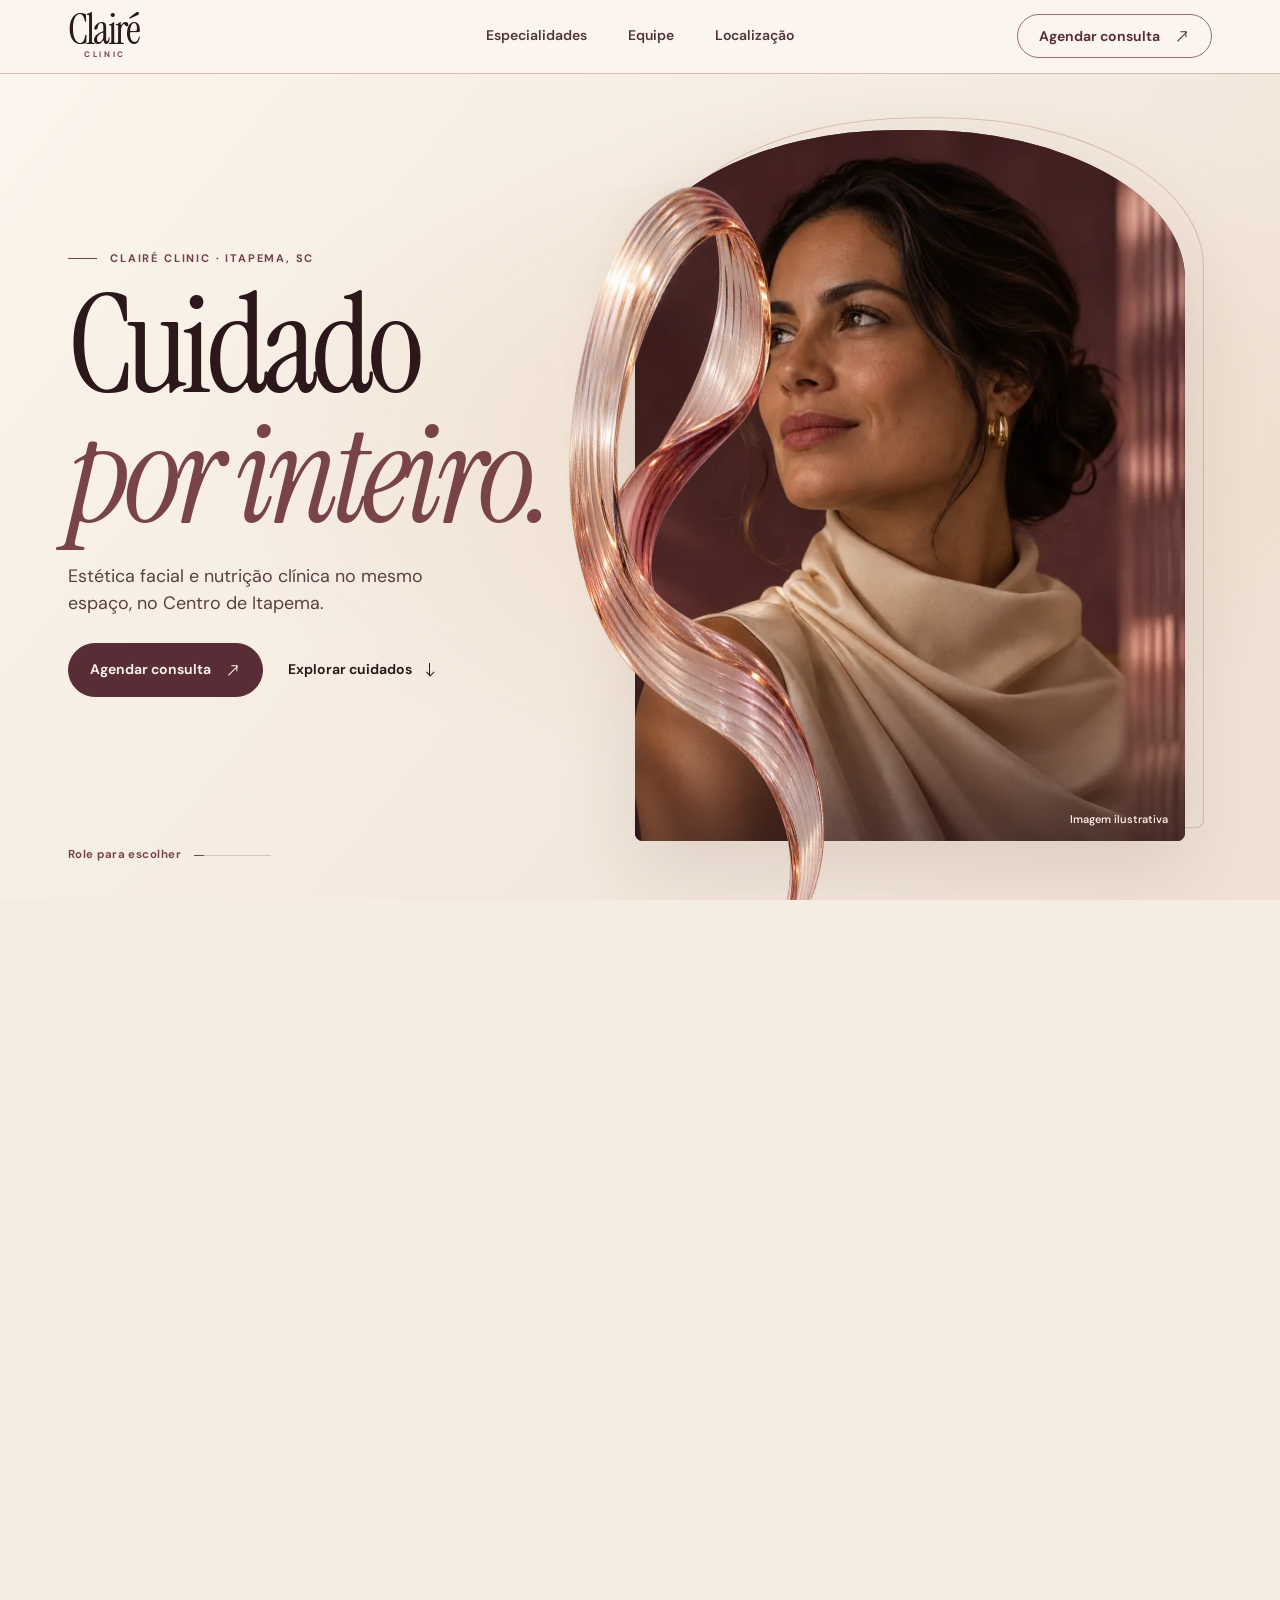
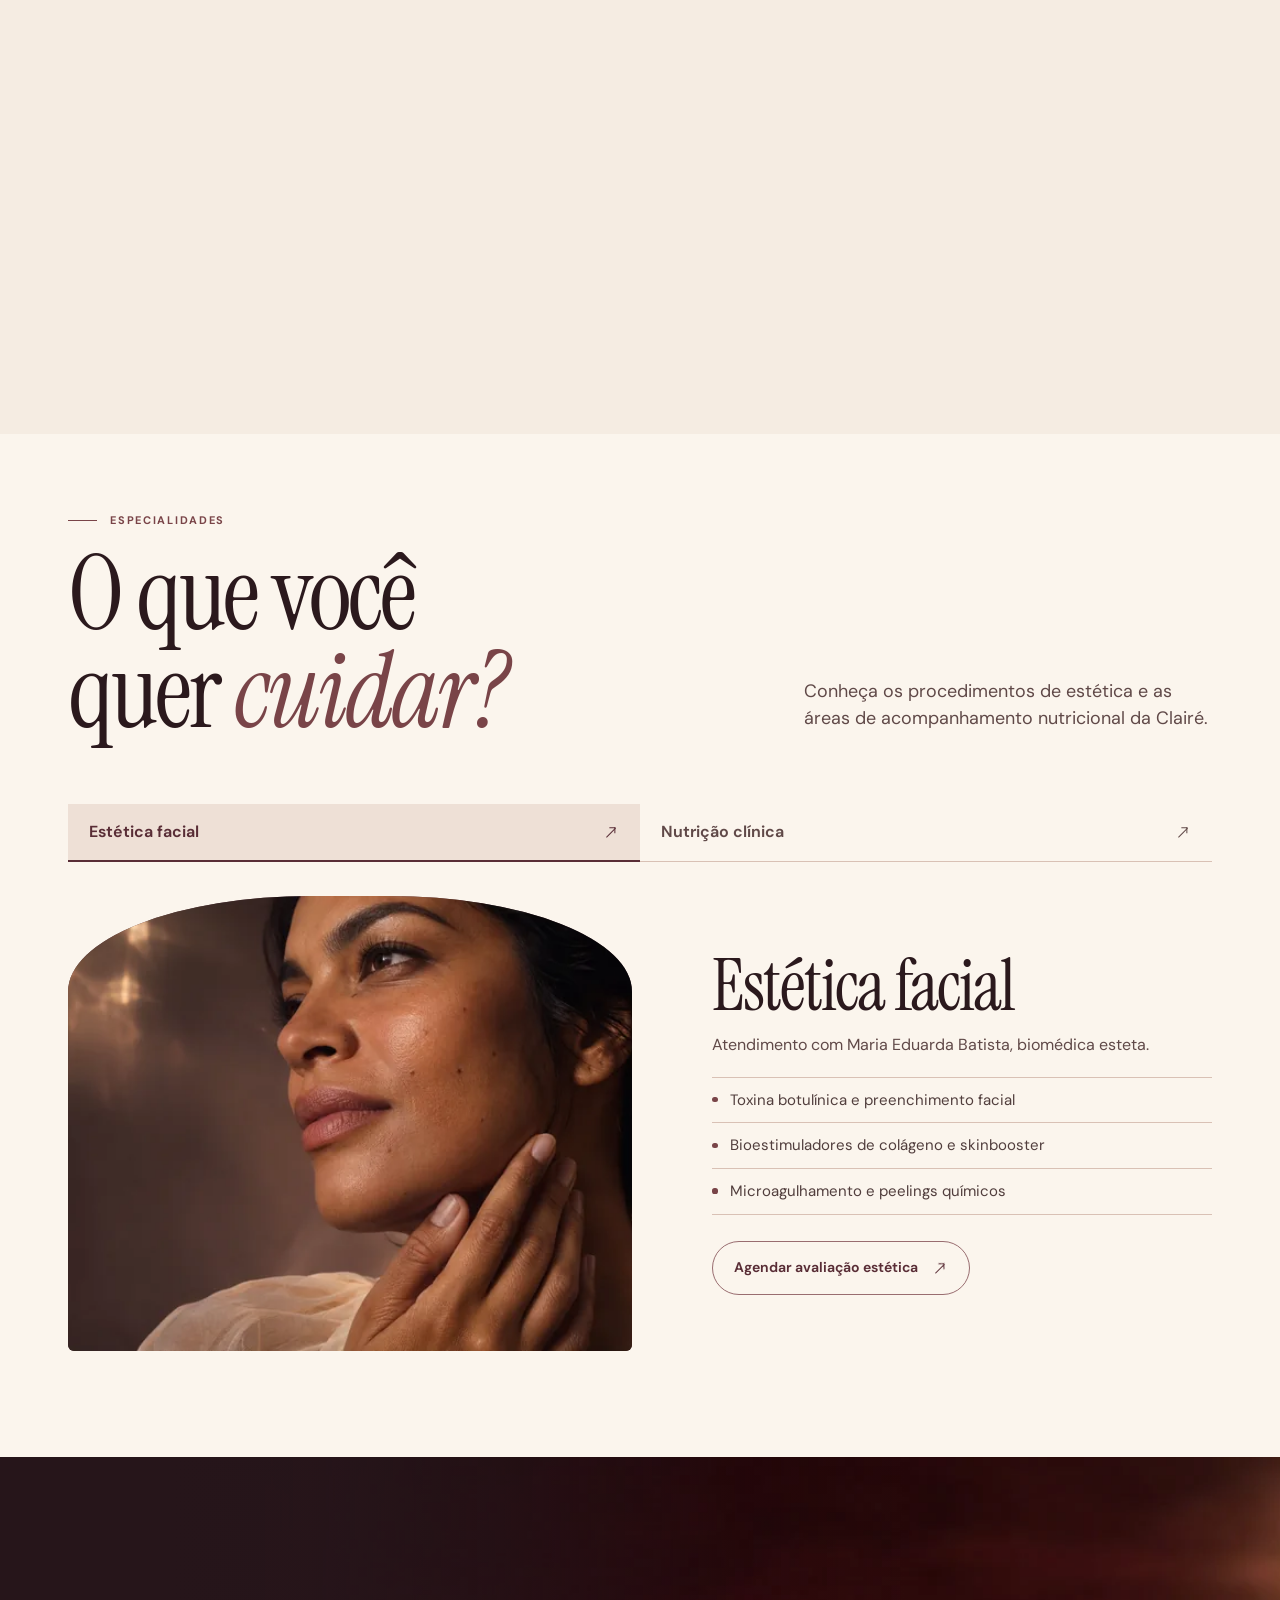
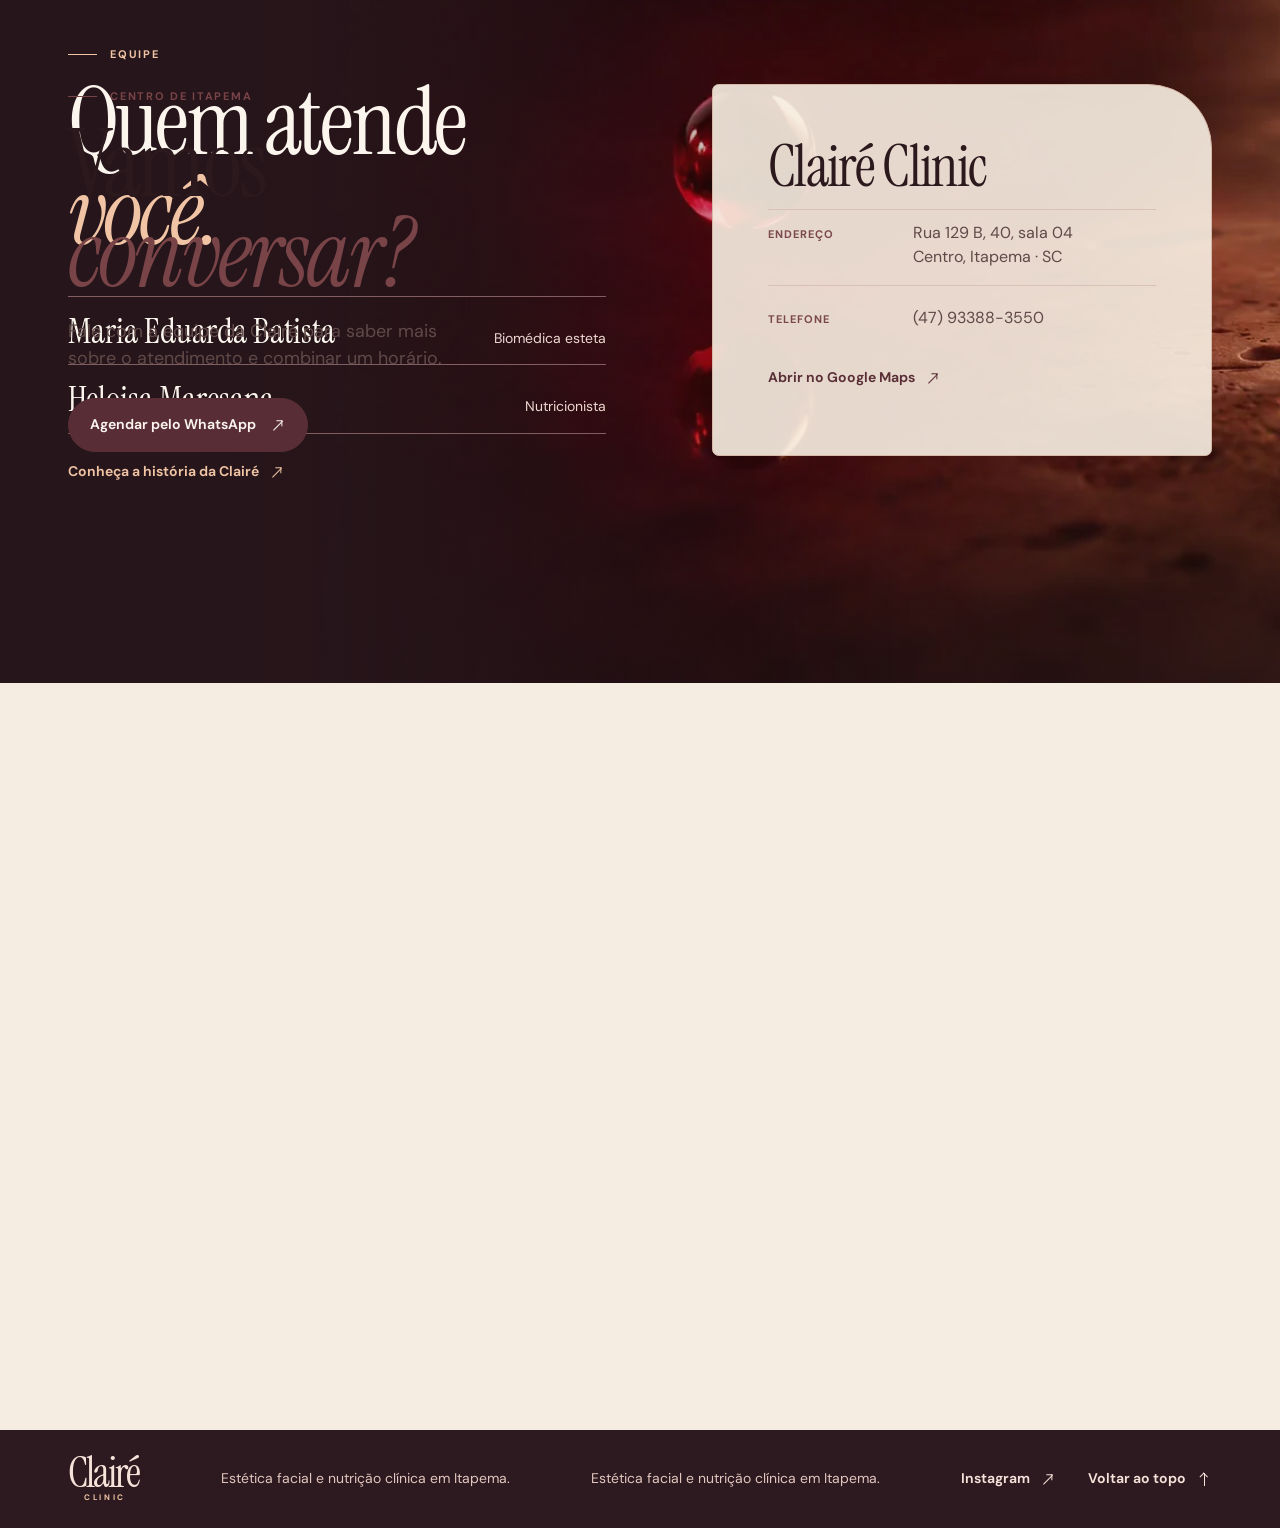
==== commit 6ab141e7: "v3.1.6" ====
--- a/index.html
+++ b/index.html
@@ -218,60 +218,78 @@
         </div>
       </section>
 
-      <section class="team section-space" id="equipe" aria-labelledby="team-title" tabindex="-1">
-        <div class="team-inner page-width">
-          <div class="team-media" aria-hidden="true">
-            <img src="./assets/images/prisma-1024.webp"
-              srcset="./assets/images/prisma-640.webp 640w, ./assets/images/prisma-1024.webp 1024w"
-              sizes="(max-width: 47rem) 90vw, 40vw" width="1024" height="1280" alt="" loading="lazy" decoding="async">
-          </div>
-          <div class="team-copy">
-            <p class="eyebrow">Equipe</p>
-            <h2 class="display section-title" id="team-title" data-reveal>Quem atende <em>você.</em></h2>
-            <dl class="team-list">
-              <div data-reveal>
-                <dt>Maria Eduarda Batista</dt>
-                <dd>Biomédica esteta</dd>
-              </div>
-              <div data-reveal>
-                <dt>Heloisa Maresana</dt>
-                <dd>Nutricionista</dd>
-              </div>
-            </dl>
-            <a class="text-link" href="https://www.vipsocial.com.br/noticia/claire-clinic-inaugura-em-itapema-com-proposta-integrada-de-estetica-facial-e-nutricao-saiba-detalhes/59066" target="_blank" rel="noopener noreferrer">
-              Conheça a história da Clairé <span class="arrow arrow-out" aria-hidden="true"></span>
-            </a>
-          </div>
+      <div class="contact-story" id="passagem-da-gota">
+        <div class="contact-stage">
+          <div class="contact-film" data-contact-film hidden aria-hidden="true">
+            <div class="contact-film-camera">
+              <img class="contact-film-opening" data-src="./assets/video/uma-gota-de-luz-abertura.webp"
+                data-mobile="./assets/video/uma-gota-de-luz-vertical-abertura.webp" alt="" loading="lazy" decoding="async">
+              <img class="contact-film-impact" data-src="./assets/video/uma-gota-de-luz-impacto.webp"
+                data-mobile="./assets/video/uma-gota-de-luz-vertical-impacto.webp" alt="" loading="lazy" decoding="async">
+              <img class="contact-film-ending" data-src="./assets/video/uma-gota-de-luz-chegada.webp"
+                data-mobile="./assets/video/uma-gota-de-luz-vertical-chegada.webp" alt="" loading="lazy" decoding="async">
+              <video muted playsinline preload="none" disablepictureinpicture disableremoteplayback
+                data-src="./assets/video/uma-gota-de-luz.mp4"
+                data-mobile="./assets/video/uma-gota-de-luz-vertical.mp4"></video>
+            </div>
+          </div>
+
+          <section class="team section-space" id="equipe" aria-labelledby="team-title" tabindex="-1">
+            <div class="team-inner page-width">
+              <div class="team-media" aria-hidden="true">
+                <img src="./assets/images/prisma-1024.webp"
+                  srcset="./assets/images/prisma-640.webp 640w, ./assets/images/prisma-1024.webp 1024w"
+                  sizes="(max-width: 47rem) 90vw, 40vw" width="1024" height="1280" alt="" loading="lazy" decoding="async">
+              </div>
+              <div class="team-copy">
+                <p class="eyebrow">Equipe</p>
+                <h2 class="display section-title" id="team-title" data-reveal>Quem atende <em>você.</em></h2>
+                <dl class="team-list">
+                  <div data-reveal>
+                    <dt>Maria Eduarda Batista</dt>
+                    <dd>Biomédica esteta</dd>
+                  </div>
+                  <div data-reveal>
+                    <dt>Heloisa Maresana</dt>
+                    <dd>Nutricionista</dd>
+                  </div>
+                </dl>
+                <a class="text-link" href="https://www.vipsocial.com.br/noticia/claire-clinic-inaugura-em-itapema-com-proposta-integrada-de-estetica-facial-e-nutricao-saiba-detalhes/59066" target="_blank" rel="noopener noreferrer">
+                  Conheça a história da Clairé <span class="arrow arrow-out" aria-hidden="true"></span>
+                </a>
+              </div>
+            </div>
+          </section>
+
+          <section class="visit section-space" id="localizacao" aria-labelledby="visit-title" tabindex="-1">
+            <div class="visit-inner page-width">
+              <div class="visit-copy" data-reveal>
+                <p class="eyebrow">Centro de Itapema</p>
+                <h2 class="display section-title" id="visit-title">Vamos <em>conversar?</em></h2>
+                <p class="intro">Fale com a equipe da Clairé para saber mais sobre o atendimento e combinar um horário.</p>
+                <a class="button" href="https://wa.me/5547933883550" target="_blank" rel="noopener noreferrer">
+                  Agendar pelo WhatsApp <span class="arrow arrow-out" aria-hidden="true"></span>
+                </a>
+              </div>
+
+              <div class="visit-address" data-reveal>
+                <h3 class="display care-title">Clairé Clinic</h3>
+                <div class="visit-row">
+                  <span class="visit-label">Endereço</span>
+                  <address>Rua 129 B, 40, sala 04<br>Centro, Itapema · SC</address>
+                </div>
+                <div class="visit-row">
+                  <span class="visit-label">Telefone</span>
+                  <a class="phone-link" href="tel:+5547933883550">(47) 93388-3550</a>
+                </div>
+                <a class="text-link" href="https://www.google.com/maps?cid=6485347199191320913" target="_blank" rel="noopener noreferrer">
+                  Abrir no Google Maps <span class="arrow arrow-out" aria-hidden="true"></span>
+                </a>
+              </div>
+            </div>
+          </section>
         </div>
-      </section>
-
-      <section class="visit section-space" id="localizacao" aria-labelledby="visit-title" tabindex="-1">
-        <div class="visit-inner page-width">
-          <div class="visit-copy" data-reveal>
-            <p class="eyebrow">Centro de Itapema</p>
-            <h2 class="display section-title" id="visit-title">Vamos <em>conversar?</em></h2>
-            <p class="intro">Fale com a equipe da Clairé para saber mais sobre o atendimento e combinar um horário.</p>
-            <a class="button" href="https://wa.me/5547933883550" target="_blank" rel="noopener noreferrer">
-              Agendar pelo WhatsApp <span class="arrow arrow-out" aria-hidden="true"></span>
-            </a>
-          </div>
-
-          <div class="visit-address" data-reveal>
-            <h3 class="display care-title">Clairé Clinic</h3>
-            <div class="visit-row">
-              <span class="visit-label">Endereço</span>
-              <address>Rua 129 B, 40, sala 04<br>Centro, Itapema · SC</address>
-            </div>
-            <div class="visit-row">
-              <span class="visit-label">Telefone</span>
-              <a class="phone-link" href="tel:+5547933883550">(47) 93388-3550</a>
-            </div>
-            <a class="text-link" href="https://www.google.com/maps?cid=6485347199191320913" target="_blank" rel="noopener noreferrer">
-              Abrir no Google Maps <span class="arrow arrow-out" aria-hidden="true"></span>
-            </a>
-          </div>
-        </div>
-      </section>
+      </div>
     </main>
 
     <footer class="site-footer">
--- a/cinema.css
+++ b/cinema.css
@@ -621,3 +621,228 @@
     font-size: .76rem;
   }
 }
+
+.contact-story {
+  --contact-runway: clamp(31rem, 83svh, 54rem);
+  --contact-stage-height: calc(100svh - var(--header-height));
+}
+
+.contact-story.has-contact-film {
+  min-block-size: calc(var(--contact-stage-height) + var(--contact-runway));
+  background: var(--paper);
+}
+
+.has-contact-film .contact-stage {
+  --contact-camera-inset: 0 -3% 0 9%;
+  --contact-camera-origin: 52% 56%;
+  position: sticky;
+  inset-block-start: var(--header-height);
+  display: grid;
+  grid-template-columns: minmax(0, 1fr);
+  min-block-size: var(--contact-stage-height);
+  isolation: isolate;
+  overflow: clip;
+  background: var(--night);
+}
+
+.has-contact-film .contact-stage > :is(.team, .visit) {
+  grid-area: 1 / 1;
+  display: grid;
+  align-content: center;
+  padding-block: clamp(1.65rem, 5svh, 4.25rem);
+}
+
+.has-contact-film .team {
+  z-index: 1;
+  background: transparent;
+}
+
+.has-contact-film .team-inner {
+  display: block;
+}
+
+.has-contact-film .team-media {
+  display: none;
+}
+
+.has-contact-film .team-copy {
+  inline-size: min(47%, 35rem);
+  opacity: var(--contact-team-alpha, 1);
+  transform: translateY(var(--contact-team-y, 0));
+}
+
+.has-contact-film .team-copy .section-title,
+.has-contact-film .visit-copy .section-title {
+  font-size: clamp(3.8rem, 7.45vw, 7.5rem);
+}
+
+.contact-film {
+  position: absolute;
+  z-index: 0;
+  inset: 0;
+  overflow: hidden;
+  pointer-events: none;
+  background: #26151a;
+  background: color-mix(in srgb, #26151a, var(--paper) var(--contact-daylight, 0%));
+}
+
+.contact-film-camera {
+  position: absolute;
+  inset: var(--contact-camera-inset);
+  transform: scale(var(--contact-dolly, 1));
+  transform-origin: var(--contact-camera-origin);
+  mask-image: linear-gradient(90deg, transparent, #000 26%);
+}
+
+.contact-film-camera :is(img, video) {
+  position: absolute;
+  inset: 0;
+  inline-size: 100%;
+  block-size: 100%;
+  object-fit: cover;
+}
+
+.contact-film-impact {
+  opacity: var(--contact-film-impact, 0);
+}
+
+.contact-film-ending {
+  opacity: var(--contact-film-ending, 0);
+}
+
+.contact-film video {
+  opacity: 0;
+}
+
+.contact-film.has-movie video {
+  opacity: var(--contact-footage-alpha, 0);
+}
+
+.contact-film::after {
+  position: absolute;
+  inset: 0;
+  background:
+    linear-gradient(90deg, #26151a 13%, #26151afa 24%, #26151ab8 39%, #26151a22 58%, transparent 71%),
+    linear-gradient(0deg, #26151a6b, transparent 30%);
+  opacity: var(--contact-shade-alpha, 1);
+  content: "";
+}
+
+.has-contact-film .visit {
+  z-index: 2;
+  background: transparent;
+}
+
+.has-contact-film .visit::before {
+  content: none;
+}
+
+.has-contact-film .visit-inner {
+  opacity: var(--contact-visit-alpha, 0);
+  transform: translateY(var(--contact-visit-y, 1rem));
+}
+
+.has-contact-film .visit-address {
+  background: #f9efe3e6;
+}
+
+@media (max-width: 47rem) {
+  .contact-story {
+    --contact-runway: clamp(24rem, 68svh, 36rem);
+  }
+
+  .has-contact-film .contact-stage {
+    --contact-camera-inset: 8% 0 -8%;
+  }
+
+  .has-contact-film .contact-stage > .team {
+    align-content: start;
+    padding-block-start: clamp(3rem, 9.5svh, 6rem);
+  }
+
+  .has-contact-film .team-copy {
+    inline-size: 100%;
+    max-inline-size: 31rem;
+  }
+
+  .has-contact-film .team-copy .section-title,
+  .has-contact-film .visit-copy .section-title {
+    font-size: clamp(2.8rem, 12vw, 4.6rem);
+  }
+
+  .has-contact-film .team-list {
+    margin-block-end: .45rem;
+  }
+
+  .has-contact-film .team-list > div {
+    padding-block: .62rem;
+  }
+
+  .has-contact-film .visit-inner {
+    gap: clamp(.8rem, 3svh, 1.65rem);
+  }
+
+  .has-contact-film .visit-address {
+    gap: .45rem;
+    padding: clamp(.85rem, 3.6vw, 1.55rem);
+  }
+
+  .has-contact-film .visit-row {
+    padding-block-start: .38rem;
+  }
+
+  .has-contact-film .visit-address .care-title {
+    font-size: clamp(2.1rem, 8.1vw, 2.75rem);
+  }
+
+  .has-contact-film .visit-copy h2 {
+    margin-block: .44rem .72rem;
+  }
+
+  .has-contact-film .visit-copy .intro {
+    margin-block-end: .78rem;
+  }
+
+  .contact-film-camera {
+    mask-image: linear-gradient(180deg, transparent, #000 31%);
+  }
+
+  .contact-film::after {
+    background:
+      linear-gradient(180deg, #26151a 11%, #26151afa 24%, #26151a8f 42%, transparent 63%),
+      linear-gradient(0deg, #26151a57, transparent 19%);
+  }
+}
+
+@media (max-width: 47rem) and (max-height: 39rem) {
+  .has-contact-film .contact-stage > :is(.team, .visit) {
+    padding-block: 1rem;
+  }
+
+  .has-contact-film .contact-stage > .team {
+    padding-block-start: 2.5rem;
+  }
+
+  .has-contact-film .team-copy .section-title,
+  .has-contact-film .visit-copy .section-title {
+    font-size: clamp(2.55rem, 10.8vw, 3.3rem);
+  }
+
+  .has-contact-film .visit-copy .intro {
+    font-size: .9rem;
+    line-height: 1.4;
+  }
+
+  .has-contact-film .visit-copy h2 em {
+    display: inline;
+  }
+
+  .has-contact-film .visit-inner {
+    gap: .85rem;
+  }
+
+  .has-contact-film .visit-address {
+    padding: .72rem .9rem;
+    gap: .3rem;
+  }
+}
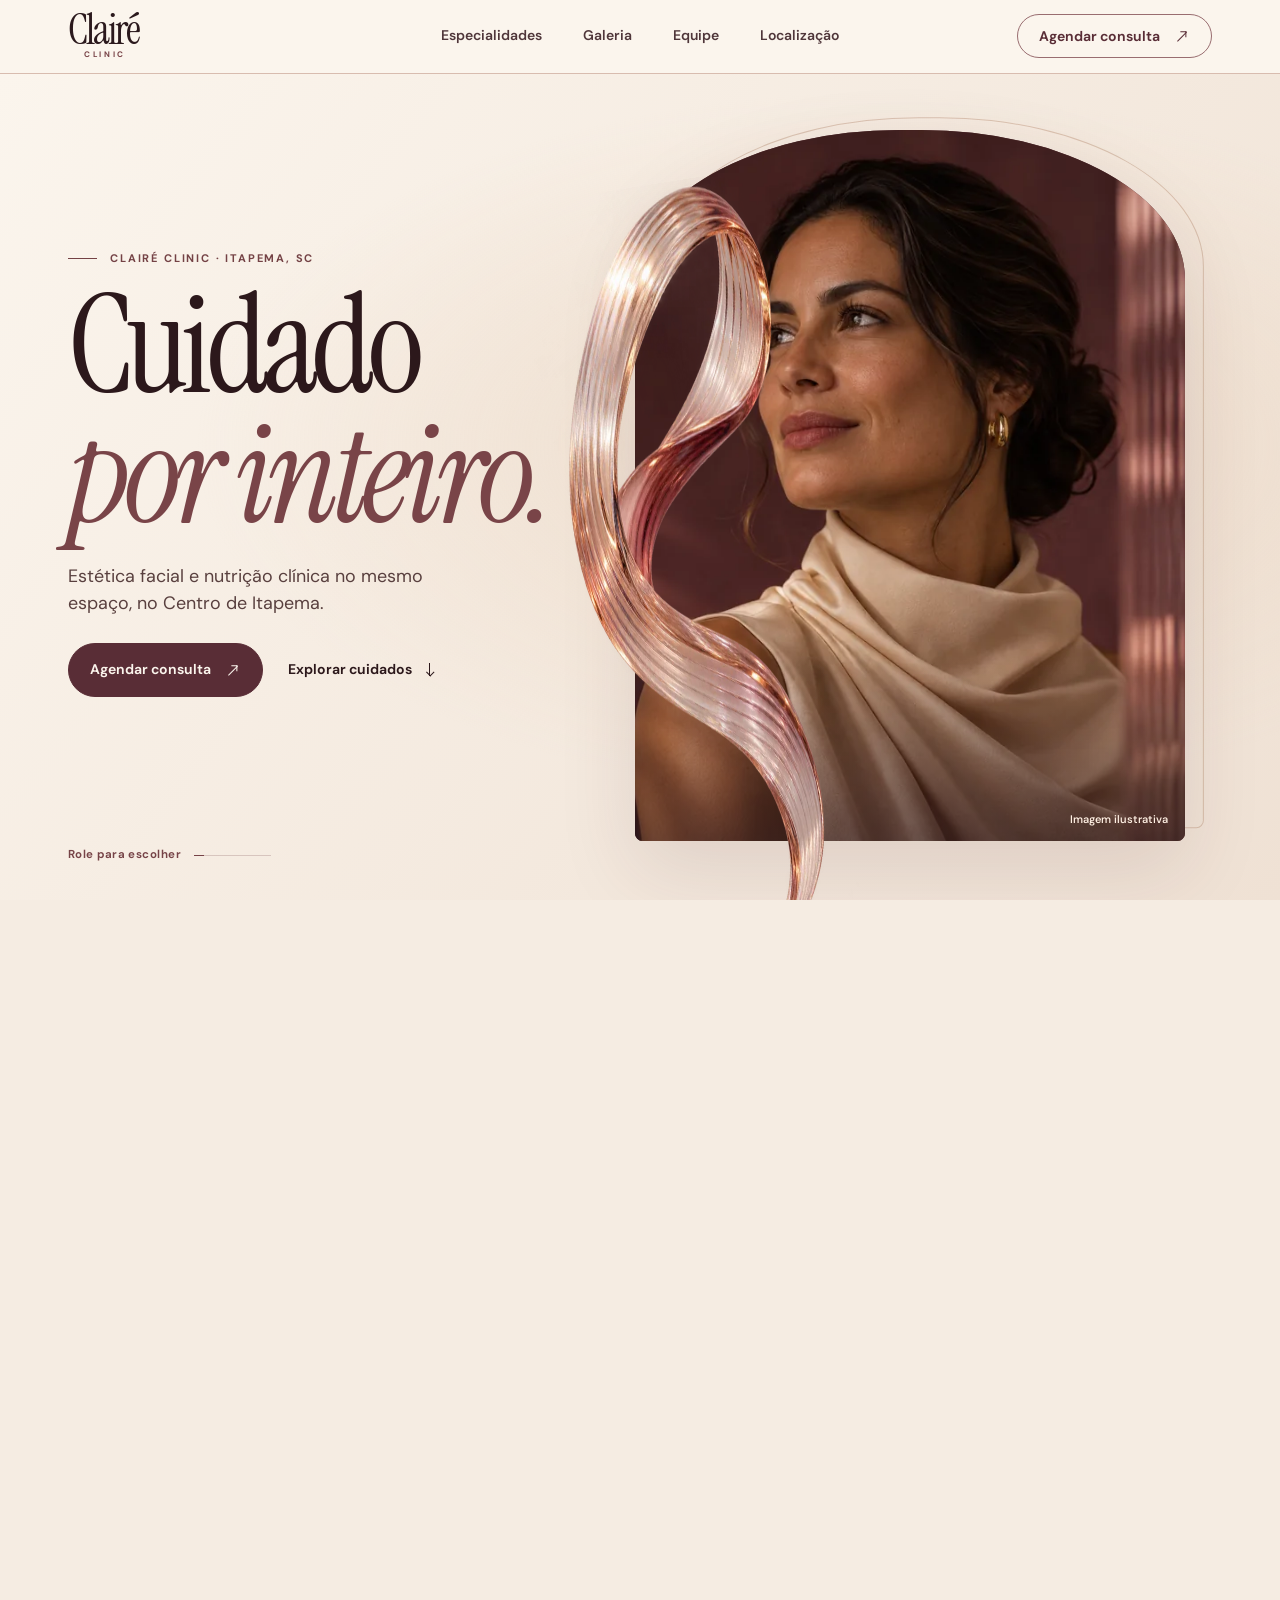
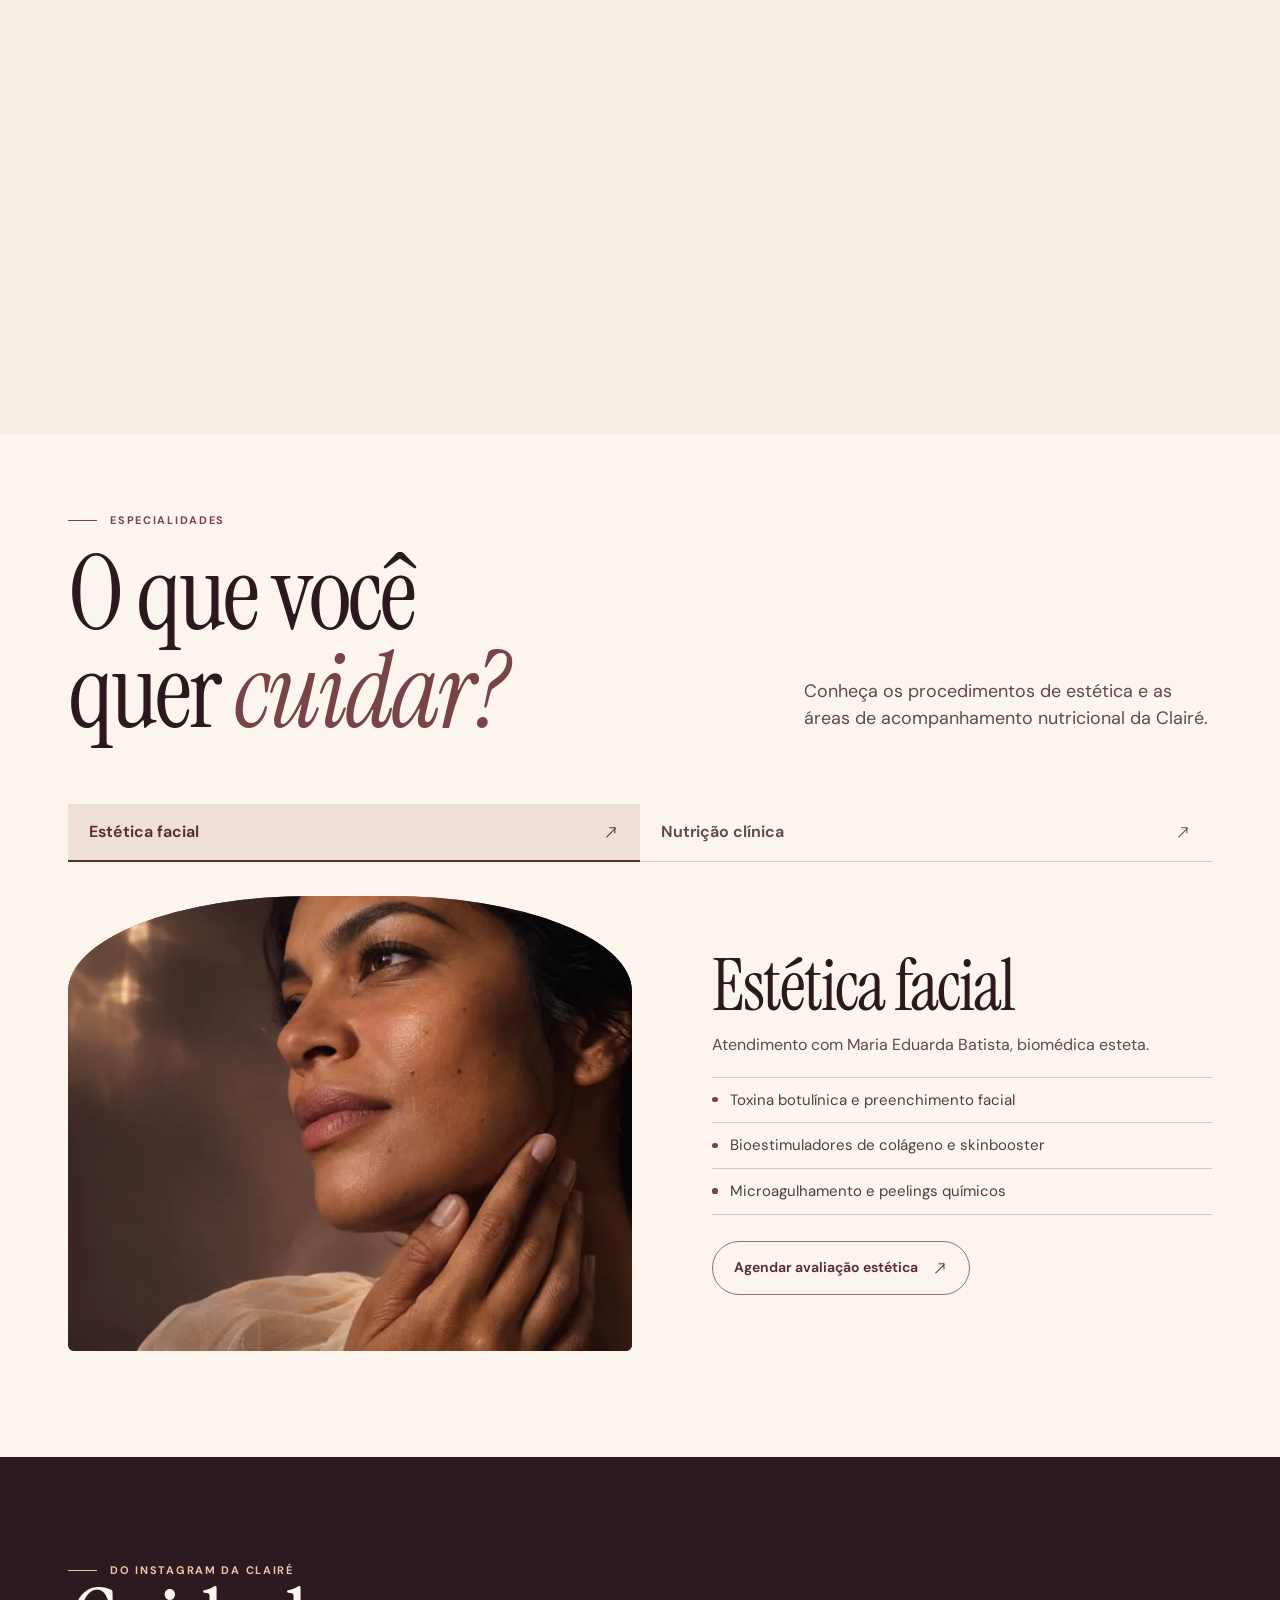
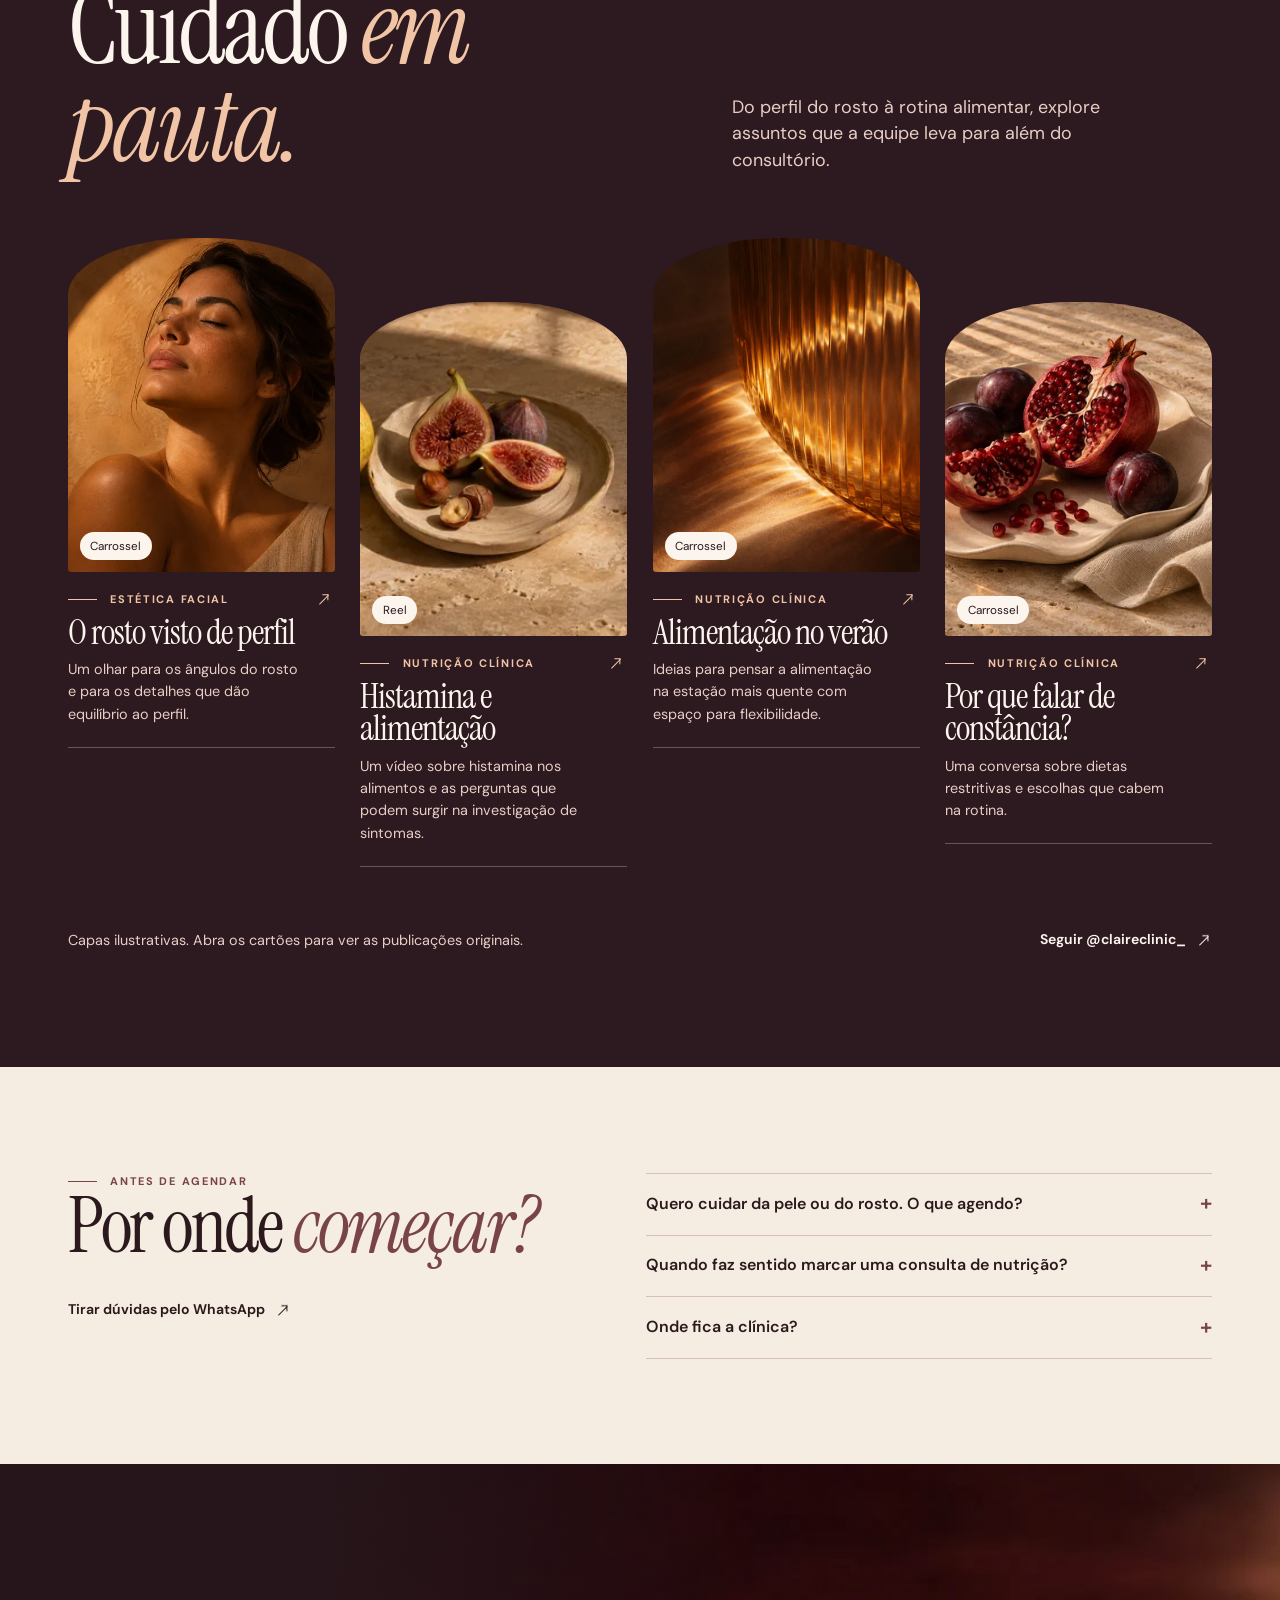
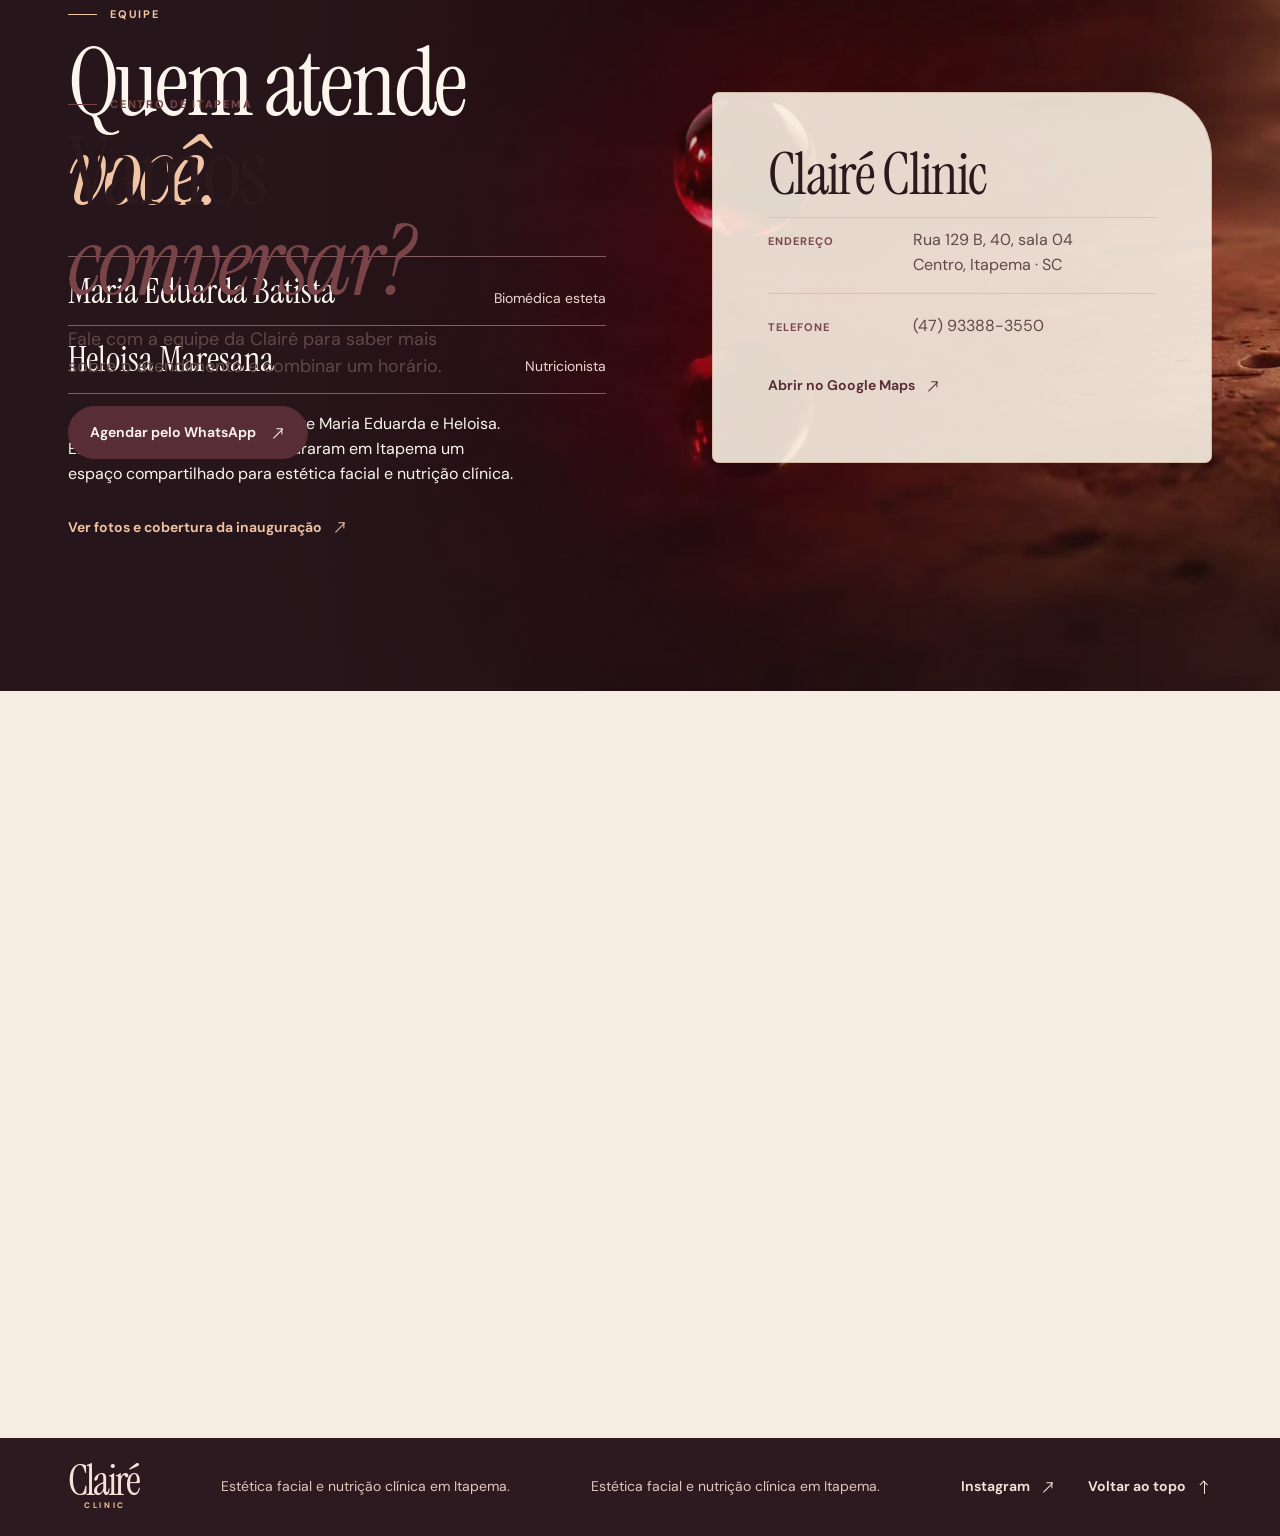
==== commit 10619996: "v4.2.7" ====
--- a/index.html
+++ b/index.html
@@ -22,6 +22,7 @@
     <link rel="preload" href="./assets/fonts/instrument-serif-italic.woff2" as="font" type="font/woff2" crossorigin>
     <link rel="stylesheet" href="./styles.css">
     <link rel="stylesheet" href="./cinema.css">
+    <link rel="stylesheet" href="./journal.css">
     <script type="module" src="./script.js"></script>
     <script type="application/ld+json">
       {
@@ -55,6 +56,7 @@
 
         <nav class="desktop-nav" aria-label="Navegação principal">
           <a href="#especialidades">Especialidades</a>
+          <a href="#galeria">Galeria</a>
           <a href="#equipe">Equipe</a>
           <a href="#localizacao">Localização</a>
         </nav>
@@ -69,6 +71,7 @@
           </summary>
             <nav aria-label="Navegação principal" data-lenis-prevent>
             <a href="#especialidades">Especialidades <span class="arrow arrow-down" aria-hidden="true"></span></a>
+            <a href="#galeria">Galeria <span class="arrow arrow-down" aria-hidden="true"></span></a>
             <a href="#equipe">Equipe <span class="arrow arrow-down" aria-hidden="true"></span></a>
             <a href="#localizacao">Localização <span class="arrow arrow-down" aria-hidden="true"></span></a>
             <a class="button" href="https://wa.me/5547933883550" target="_blank" rel="noopener noreferrer">
@@ -218,6 +221,126 @@
         </div>
       </section>
 
+      <section class="journal section-space" id="galeria" aria-labelledby="journal-title" tabindex="-1">
+        <div class="page-width">
+          <header class="journal-heading">
+            <div>
+              <p class="eyebrow">Do Instagram da Clairé</p>
+              <h2 class="display section-title" id="journal-title">Cuidado <em>em pauta.</em></h2>
+            </div>
+            <p class="intro">Do perfil do rosto à rotina alimentar, explore assuntos que a equipe leva para além do consultório.</p>
+          </header>
+
+          <div class="journal-grid" data-journal>
+            <article class="journal-card">
+              <a class="journal-link" href="https://www.instagram.com/p/DfpfLznIGxK/" target="_blank" rel="noopener noreferrer">
+                <div class="journal-image">
+                  <img src="./assets/images/retrato-640.webp" width="640" height="640" alt="" loading="lazy" decoding="async">
+                  <span class="journal-format">Carrossel</span>
+                </div>
+                <div class="journal-caption">
+                  <p class="eyebrow">Estética facial</p>
+                  <h3 class="display">O rosto visto de perfil</h3>
+                  <p>Um olhar para os ângulos do rosto e para os detalhes que dão equilíbrio ao perfil.</p>
+                  <span class="journal-open" aria-hidden="true"><span class="arrow arrow-out"></span></span>
+                </div>
+              </a>
+            </article>
+            <article class="journal-card">
+              <a class="journal-link" href="https://www.instagram.com/reel/DfZ-2QnP0O_/" target="_blank" rel="noopener noreferrer">
+                <div class="journal-image journal-image--fruit">
+                  <img src="./assets/images/nutricao-640.webp" width="640" height="298" alt="" loading="lazy" decoding="async">
+                  <span class="journal-format">Reel</span>
+                </div>
+                <div class="journal-caption">
+                  <p class="eyebrow">Nutrição clínica</p>
+                  <h3 class="display">Histamina e alimentação</h3>
+                  <p>Um vídeo sobre histamina nos alimentos e as perguntas que podem surgir na investigação de sintomas.</p>
+                  <span class="journal-open" aria-hidden="true"><span class="arrow arrow-out"></span></span>
+                </div>
+              </a>
+            </article>
+            <article class="journal-card">
+              <a class="journal-link" href="https://www.instagram.com/p/DfNpeekoCFq/" target="_blank" rel="noopener noreferrer">
+                <div class="journal-image journal-image--light">
+                  <img src="./assets/images/luz-ambar-640.webp" width="640" height="960" alt="" loading="lazy" decoding="async">
+                  <span class="journal-format">Carrossel</span>
+                </div>
+                <div class="journal-caption">
+                  <p class="eyebrow">Nutrição clínica</p>
+                  <h3 class="display">Alimentação no verão</h3>
+                  <p>Ideias para pensar a alimentação na estação mais quente com espaço para flexibilidade.</p>
+                  <span class="journal-open" aria-hidden="true"><span class="arrow arrow-out"></span></span>
+                </div>
+              </a>
+            </article>
+            <article class="journal-card">
+              <a class="journal-link" href="https://www.instagram.com/p/DecuVnXmXUt/" target="_blank" rel="noopener noreferrer">
+                <div class="journal-image journal-image--table">
+                  <img src="./assets/images/mesa-620.webp" width="620" height="413" alt="" loading="lazy" decoding="async">
+                  <span class="journal-format">Carrossel</span>
+                </div>
+                <div class="journal-caption">
+                  <p class="eyebrow">Nutrição clínica</p>
+                  <h3 class="display">Por que falar de constância?</h3>
+                  <p>Uma conversa sobre dietas restritivas e escolhas que cabem na rotina.</p>
+                  <span class="journal-open" aria-hidden="true"><span class="arrow arrow-out"></span></span>
+                </div>
+              </a>
+            </article>
+          </div>
+
+          <div class="journal-footer">
+            <p>Capas ilustrativas. Abra os cartões para ver as publicações originais.</p>
+            <a class="text-link" href="https://www.instagram.com/claireclinic_/" target="_blank" rel="noopener noreferrer">
+              Seguir @claireclinic_ <span class="arrow arrow-out" aria-hidden="true"></span>
+            </a>
+          </div>
+        </div>
+      </section>
+
+      <section class="first-visit section-space" aria-labelledby="first-visit-title">
+        <div class="page-width first-visit-inner">
+          <header>
+            <p class="eyebrow">Antes de agendar</p>
+            <h2 class="display section-title" id="first-visit-title">Por onde <em>começar?</em></h2>
+            <a class="text-link" href="https://wa.me/5547933883550" target="_blank" rel="noopener noreferrer">
+              Tirar dúvidas pelo WhatsApp <span class="arrow arrow-out" aria-hidden="true"></span>
+            </a>
+          </header>
+          <div class="visit-questions">
+            <details>
+              <summary>Quero cuidar da pele ou do rosto. O que agendo?</summary>
+              <p>Comece pela avaliação estética com Maria Eduarda Batista. Leve suas dúvidas sobre a pele, as proporções do rosto ou os procedimentos que tem interesse em conhecer.</p>
+              <a class="text-link" href="#estetica-facial" data-care-link="estetica-facial">Ver estética facial <span class="arrow arrow-out" aria-hidden="true"></span></a>
+            </details>
+            <details>
+              <summary>Quando faz sentido marcar uma consulta de nutrição?</summary>
+              <p>A Clairé oferece acompanhamento para quem quer conversar sobre a rotina alimentar, saúde intestinal, gestação e outras demandas de saúde. A consulta é com Heloisa Maresana.</p>
+              <a class="text-link" href="#nutricao-clinica" data-care-link="nutricao-clinica">Ver nutrição clínica <span class="arrow arrow-out" aria-hidden="true"></span></a>
+            </details>
+            <details>
+              <summary>Onde fica a clínica?</summary>
+              <p>As duas especialidades atendem no mesmo endereço, na Rua 129 B, 40, sala 04, no Centro de Itapema.</p>
+              <a class="text-link" href="#localizacao">Ver endereço e contato <span class="arrow arrow-out" aria-hidden="true"></span></a>
+            </details>
+          </div>
+        </div>
+      </section>
+
+      <dialog class="journal-dialog" aria-labelledby="journal-dialog-title" data-journal-dialog>
+        <div class="journal-dialog-inner" data-lenis-prevent>
+          <header>
+            <h2 class="display" id="journal-dialog-title"></h2>
+            <form method="dialog"><button class="button button-outline" autofocus>Fechar</button></form>
+          </header>
+          <a class="text-link" data-journal-source target="_blank" rel="noopener noreferrer">
+            Abrir no Instagram <span class="arrow arrow-out" aria-hidden="true"></span>
+          </a>
+          <div class="journal-embed" data-journal-embed></div>
+        </div>
+      </dialog>
+
       <div class="contact-story" id="passagem-da-gota">
         <div class="contact-stage">
           <div class="contact-film" data-contact-film hidden aria-hidden="true">
@@ -254,8 +377,9 @@
                     <dd>Nutricionista</dd>
                   </div>
                 </dl>
+                <p class="team-story">A Clairé nasceu da parceria entre Maria Eduarda e Heloisa. Em agosto de 2026, elas inauguraram em Itapema um espaço compartilhado para estética facial e nutrição clínica.</p>
                 <a class="text-link" href="https://www.vipsocial.com.br/noticia/claire-clinic-inaugura-em-itapema-com-proposta-integrada-de-estetica-facial-e-nutricao-saiba-detalhes/59066" target="_blank" rel="noopener noreferrer">
-                  Conheça a história da Clairé <span class="arrow arrow-out" aria-hidden="true"></span>
+                  Ver fotos e cobertura da inauguração <span class="arrow arrow-out" aria-hidden="true"></span>
                 </a>
               </div>
             </div>
--- a/journal.css
+++ b/journal.css
@@ -0,0 +1,161 @@
+.journal {
+  background: var(--night);
+  color: var(--ivory);
+}
+
+.journal-heading,
+.first-visit-inner {
+  display: grid;
+  grid-template-columns: 1.25fr 1fr;
+  gap: clamp(2rem, 5vw, 6rem);
+}
+
+.journal-heading { align-items: end; }
+.journal-heading .intro { color: #e8cec4; }
+.journal :is(.eyebrow, .display em) { color: var(--gold); }
+.journal :focus-visible { outline-color: var(--gold); }
+
+.journal-grid {
+  display: grid;
+  grid-template-columns: repeat(4, minmax(0, 1fr));
+  gap: clamp(1rem, 2vw, 2rem);
+  margin-block-start: clamp(2.5rem, 5vw, 5rem);
+}
+
+.journal-card:nth-child(even) { margin-block-start: clamp(1rem, 5vw, 5rem); }
+.journal-link { display: block; text-decoration: none; }
+
+.journal-image {
+  position: relative;
+  overflow: hidden;
+  isolation: isolate;
+  aspect-ratio: 4 / 5;
+  border-radius: 48% 48% .2rem .2rem / 17% 17% .2rem .2rem;
+  background: linear-gradient(150deg, #81534d, #4e2b34);
+}
+
+.journal-image img {
+  inline-size: 100%;
+  block-size: 100%;
+  object-fit: cover;
+  transition: transform .55s cubic-bezier(.2,.65,.3,1);
+}
+
+.journal-image--fruit img { object-position: 53% center; }
+.journal-image--table img { object-position: 60% center; }
+.journal-link:is(:hover, :focus-visible) img { transform: scale(1.055); }
+
+.journal-format {
+  position: absolute;
+  inset: auto auto .75rem .75rem;
+  border-radius: 3rem;
+  padding: .3rem .65rem;
+  background: var(--ivory);
+  color: var(--ink);
+  font-size: .73rem;
+}
+
+.journal-caption {
+  position: relative;
+  padding: 1.2rem 1.9rem 1.35rem 0;
+  border-block-end: 1px solid #f5ece24a;
+}
+
+.journal-caption h3 {
+  margin-block: .55rem;
+  font-size: clamp(1.9rem, 2.7vw, 3.2rem);
+}
+
+.journal-caption p:not(.eyebrow),
+.journal-footer p { color: #e8cec4; font-size: .9rem; }
+.journal-open { position: absolute; inset: 1.15rem .2rem auto auto; color: var(--gold); }
+.journal-link:is(:hover, :focus-visible) .journal-caption h3,
+.journal-footer a:hover { color: var(--gold); }
+
+.journal-footer {
+  display: flex;
+  flex-wrap: wrap;
+  align-items: center;
+  justify-content: space-between;
+  gap: .75rem 2rem;
+  margin-block-start: clamp(1.75rem, 4vw, 3.5rem);
+}
+
+.first-visit { background: var(--paper); }
+.first-visit-inner { grid-template-columns: 1fr 1.1fr; }
+.first-visit .section-title { font-size: clamp(3.5rem, 6vw, 6.5rem); }
+.first-visit header > a { margin-block-start: 1.6rem; }
+.visit-questions details { border-block-start: 1px solid var(--line); }
+.visit-questions details:last-child { border-block-end: 1px solid var(--line); }
+
+.visit-questions summary {
+  display: flex;
+  align-items: center;
+  justify-content: space-between;
+  gap: 1rem;
+  min-block-size: 3.75rem;
+  padding-block: .85rem;
+  cursor: pointer;
+  list-style: none;
+  font-weight: 600;
+}
+
+.visit-questions summary::-webkit-details-marker { display: none; }
+.visit-questions summary::after { content: "+"; color: var(--rose); font-size: 1.35rem; }
+.visit-questions details[open] summary::after { content: "−"; }
+.visit-questions summary:hover { color: var(--rose); }
+.visit-questions details p { max-inline-size: 54ch; color: var(--muted); }
+.visit-questions details a { margin-block: .65rem 1.2rem; }
+.team-story { max-inline-size: 41ch; margin-block: 1.15rem; }
+
+html:has(.journal-dialog[open]) { overflow: hidden; }
+
+.journal-dialog {
+  width: min(36rem, calc(100% - 1.5rem));
+  max-height: calc(100% - 1.5rem);
+  padding: 0;
+  overflow: hidden;
+  border: 1px solid var(--line);
+  border-radius: .75rem;
+  background: var(--ivory);
+  color: var(--ink);
+}
+
+.journal-dialog::backdrop { background: #211219d9; }
+
+.journal-dialog-inner {
+  display: grid;
+  gap: .8rem;
+  padding: clamp(.85rem, 3vw, 1.5rem);
+  max-height: calc(100dvh - 1.75rem);
+  overflow: auto;
+  overscroll-behavior: contain;
+}
+
+.journal-dialog header { display: flex; align-items: center; justify-content: space-between; gap: .9rem; }
+.journal-dialog h2 { font-size: clamp(1.7rem, 5vw, 2.75rem); }
+.journal-dialog .button { min-height: 2.75rem; padding-inline: .8rem; }
+.journal-dialog .text-link { justify-self: start; }
+.journal-embed { background: var(--paper); }
+.journal-embed iframe { display: block; width: 100%; height: min(65dvh, 42rem); border: 0; }
+
+@media (max-width: 62rem) {
+  .journal-grid { grid-template-columns: repeat(2, minmax(0, 1fr)); }
+  .journal-image { aspect-ratio: 5 / 4; }
+}
+
+@media (max-width: 47rem) {
+  .journal-heading, .first-visit-inner { grid-template-columns: 1fr; gap: 1.4rem; }
+  .journal-image { aspect-ratio: 4 / 5; }
+}
+
+@media (max-width: 24rem) {
+  .journal-grid { grid-template-columns: 1fr; gap: 1.5rem; }
+  .journal-card:nth-child(even) { margin-block-start: 0; }
+  .journal-image { aspect-ratio: 5 / 4; }
+}
+
+@media (prefers-reduced-motion: reduce) {
+  .journal-image img { transition: none; }
+  .journal-link:is(:hover, :focus-visible) img { transform: none; }
+}
